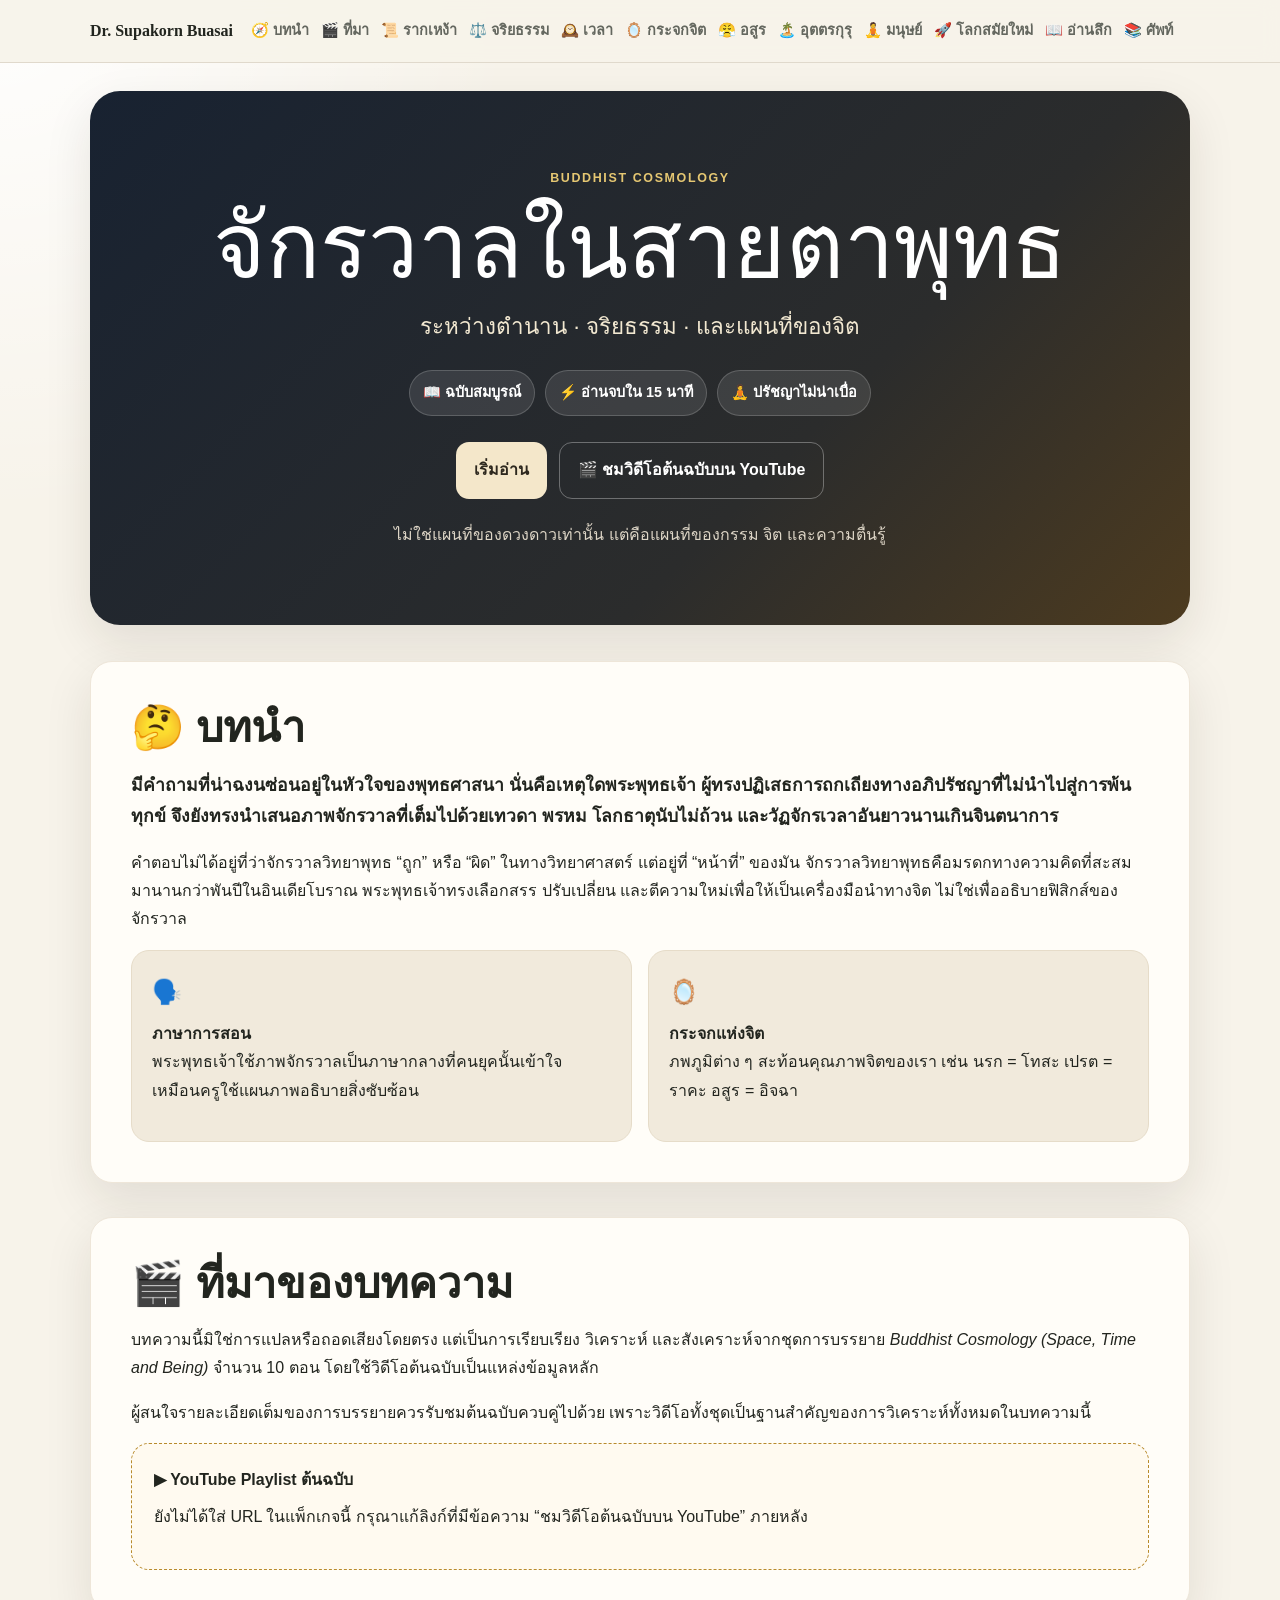
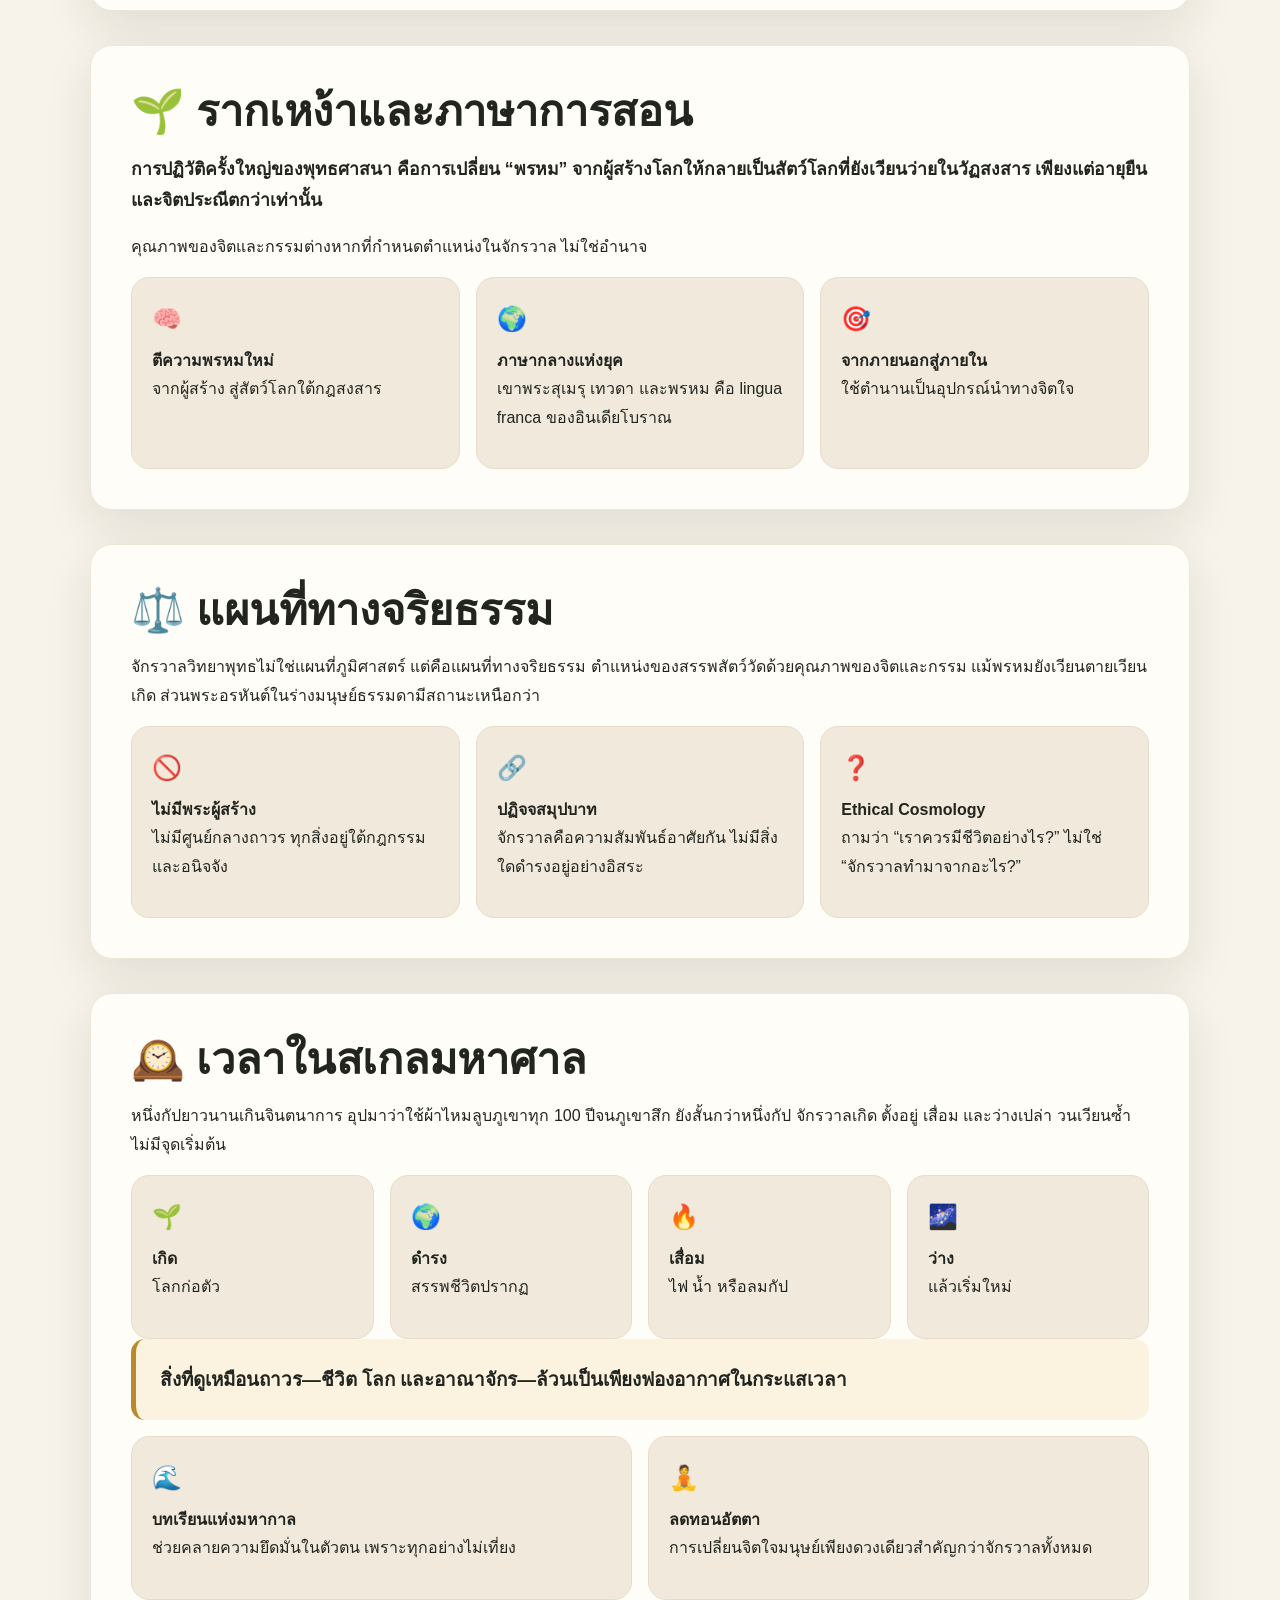
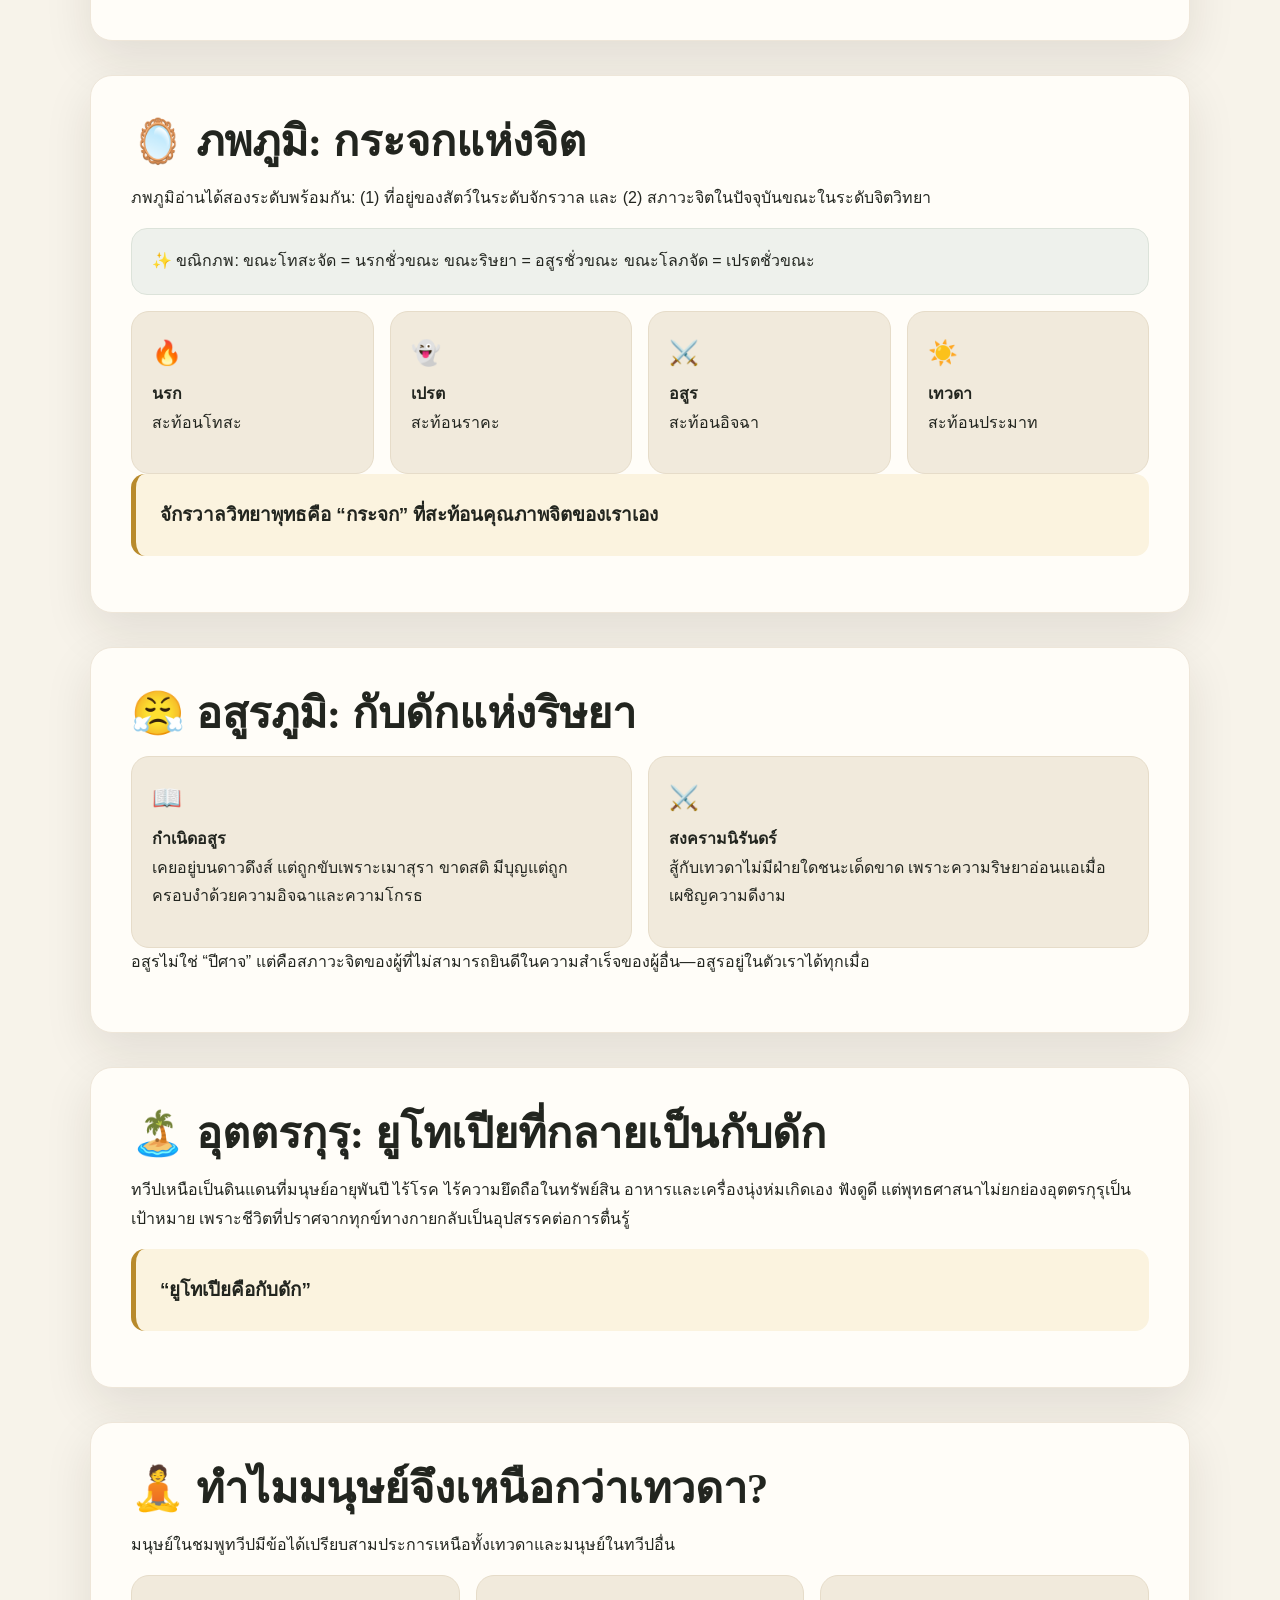
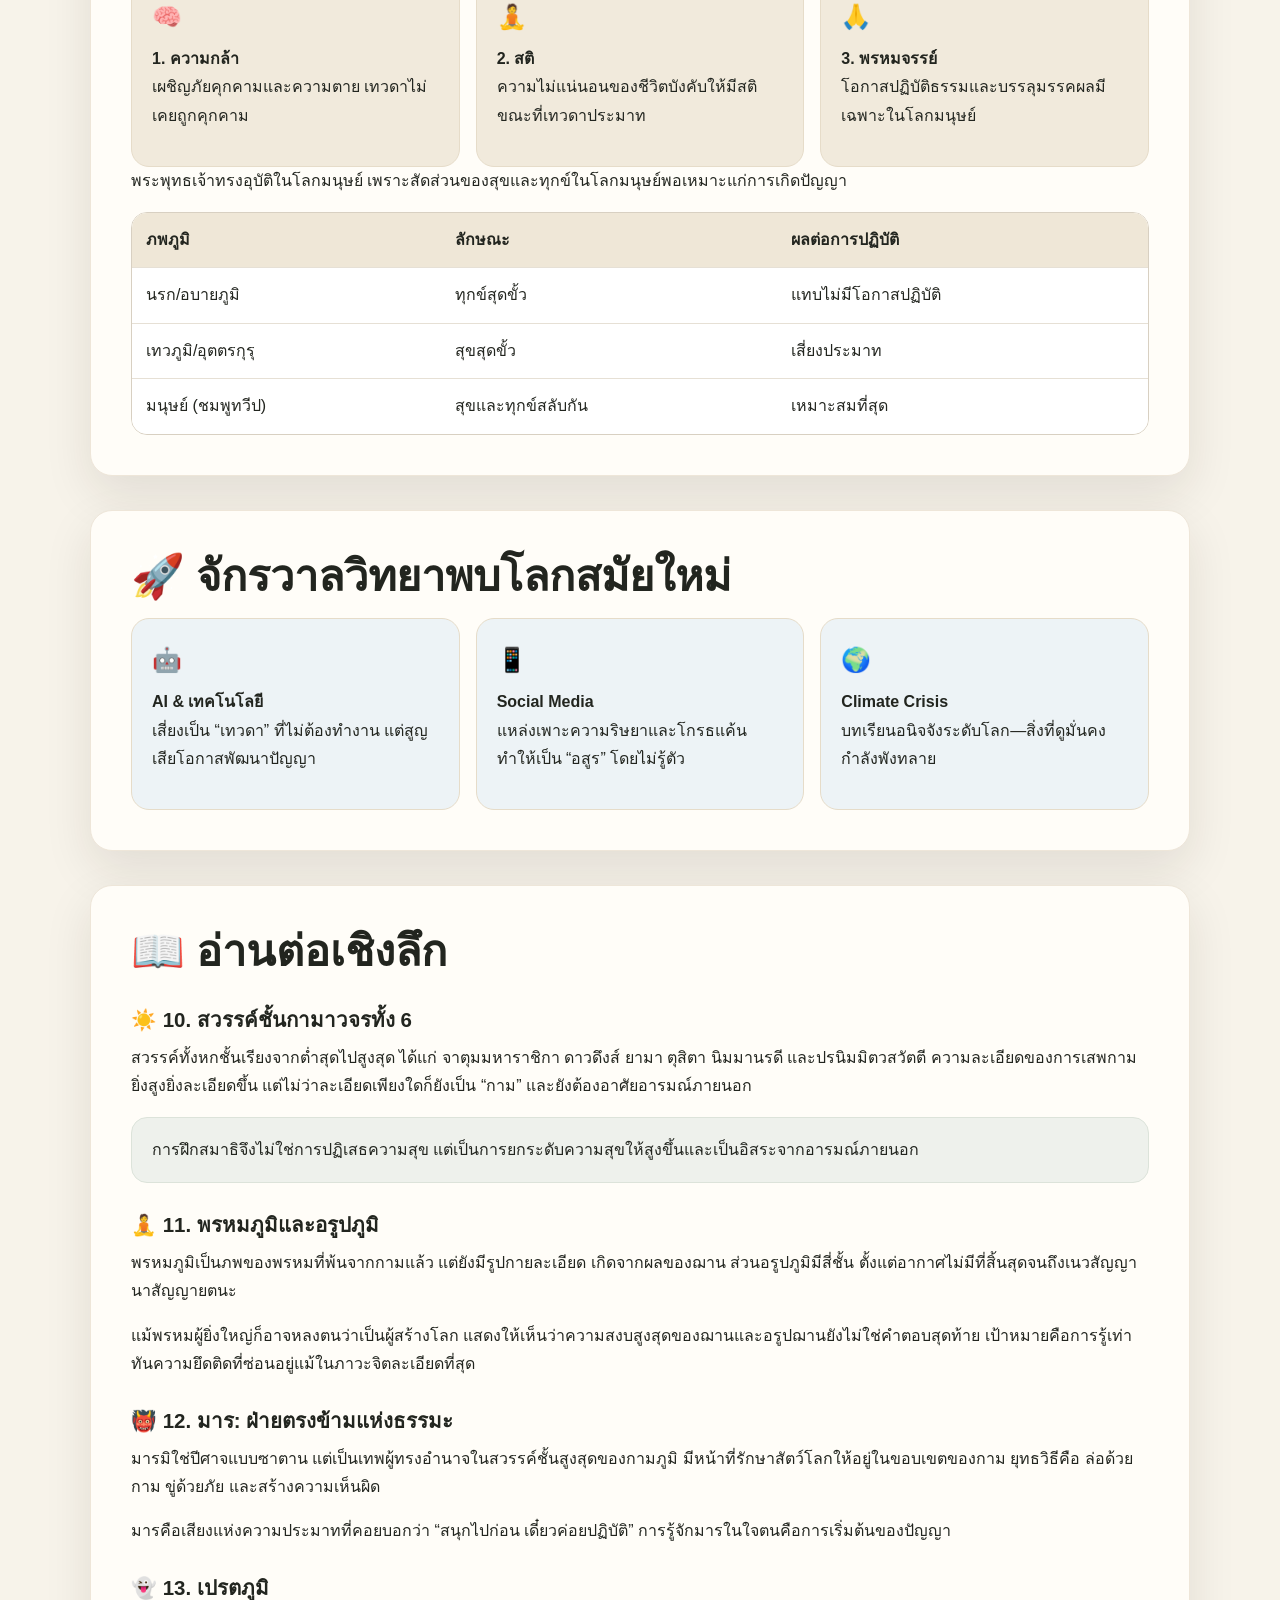
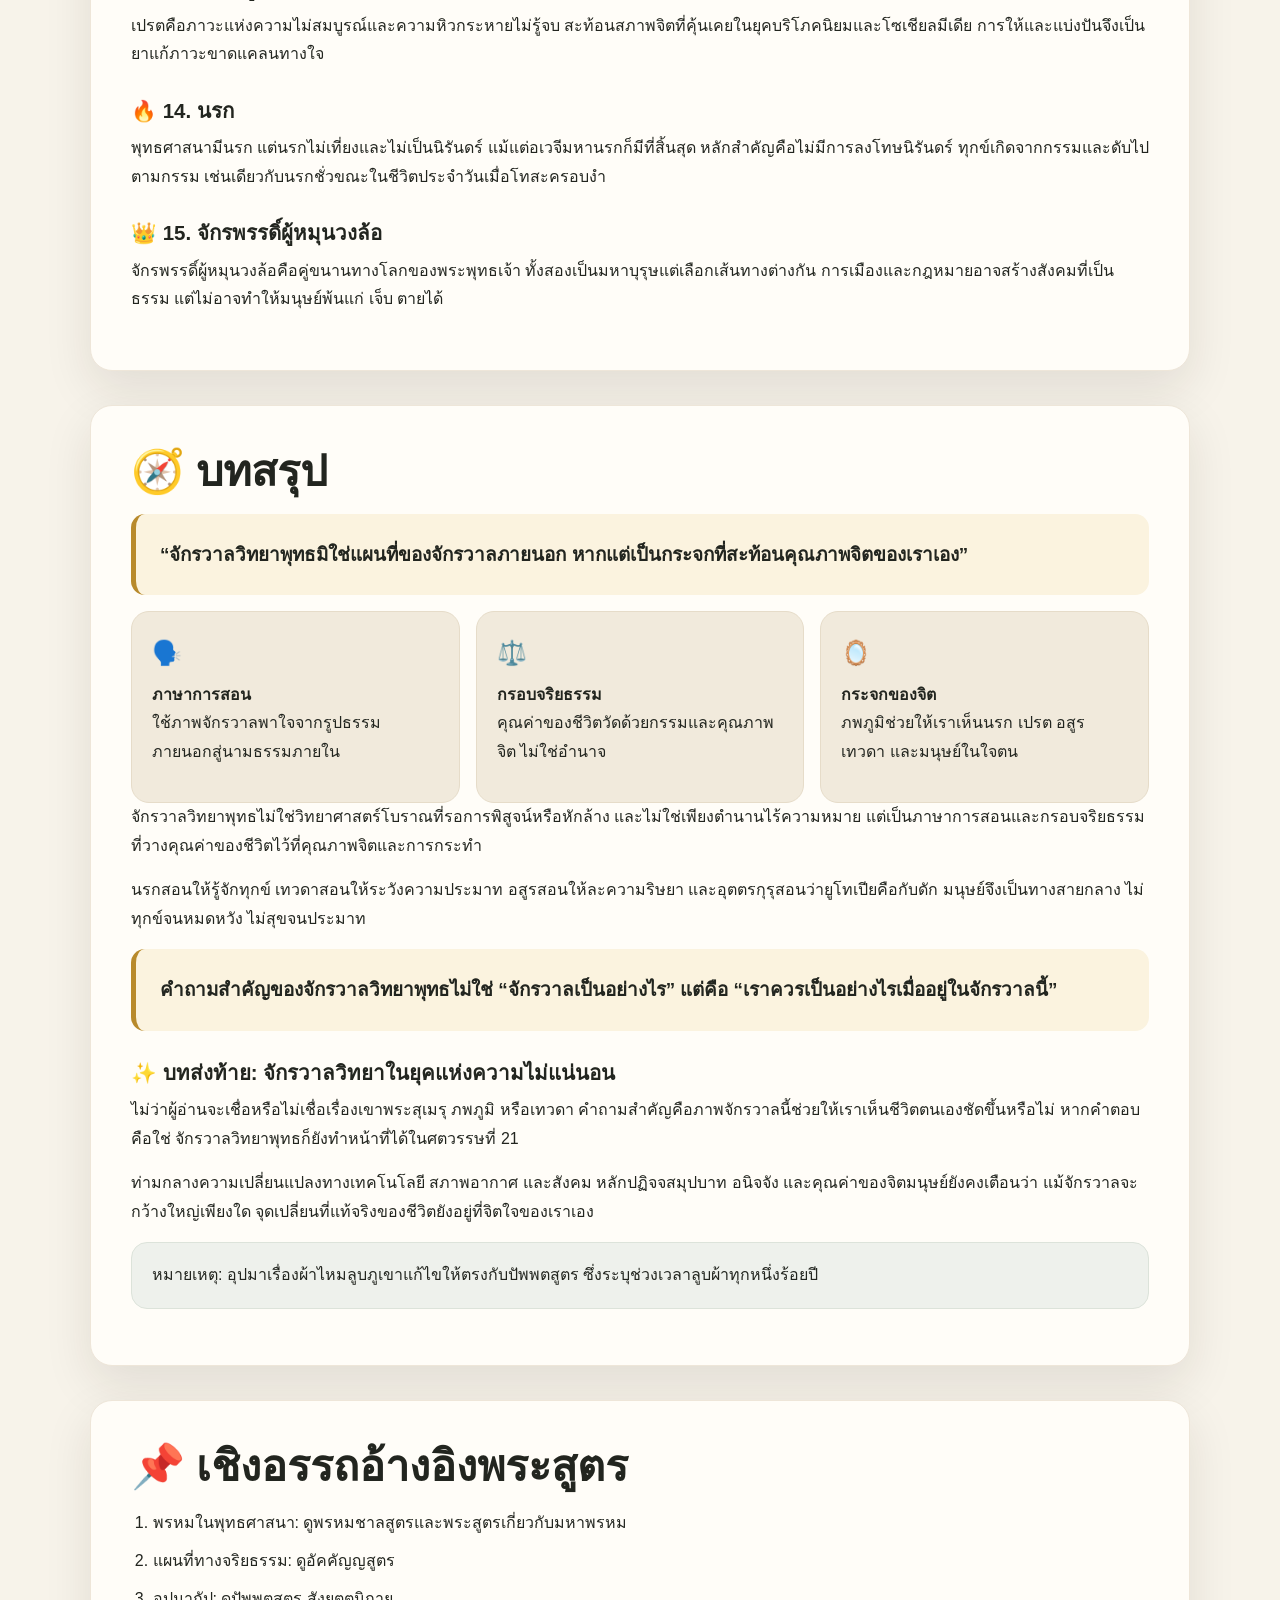
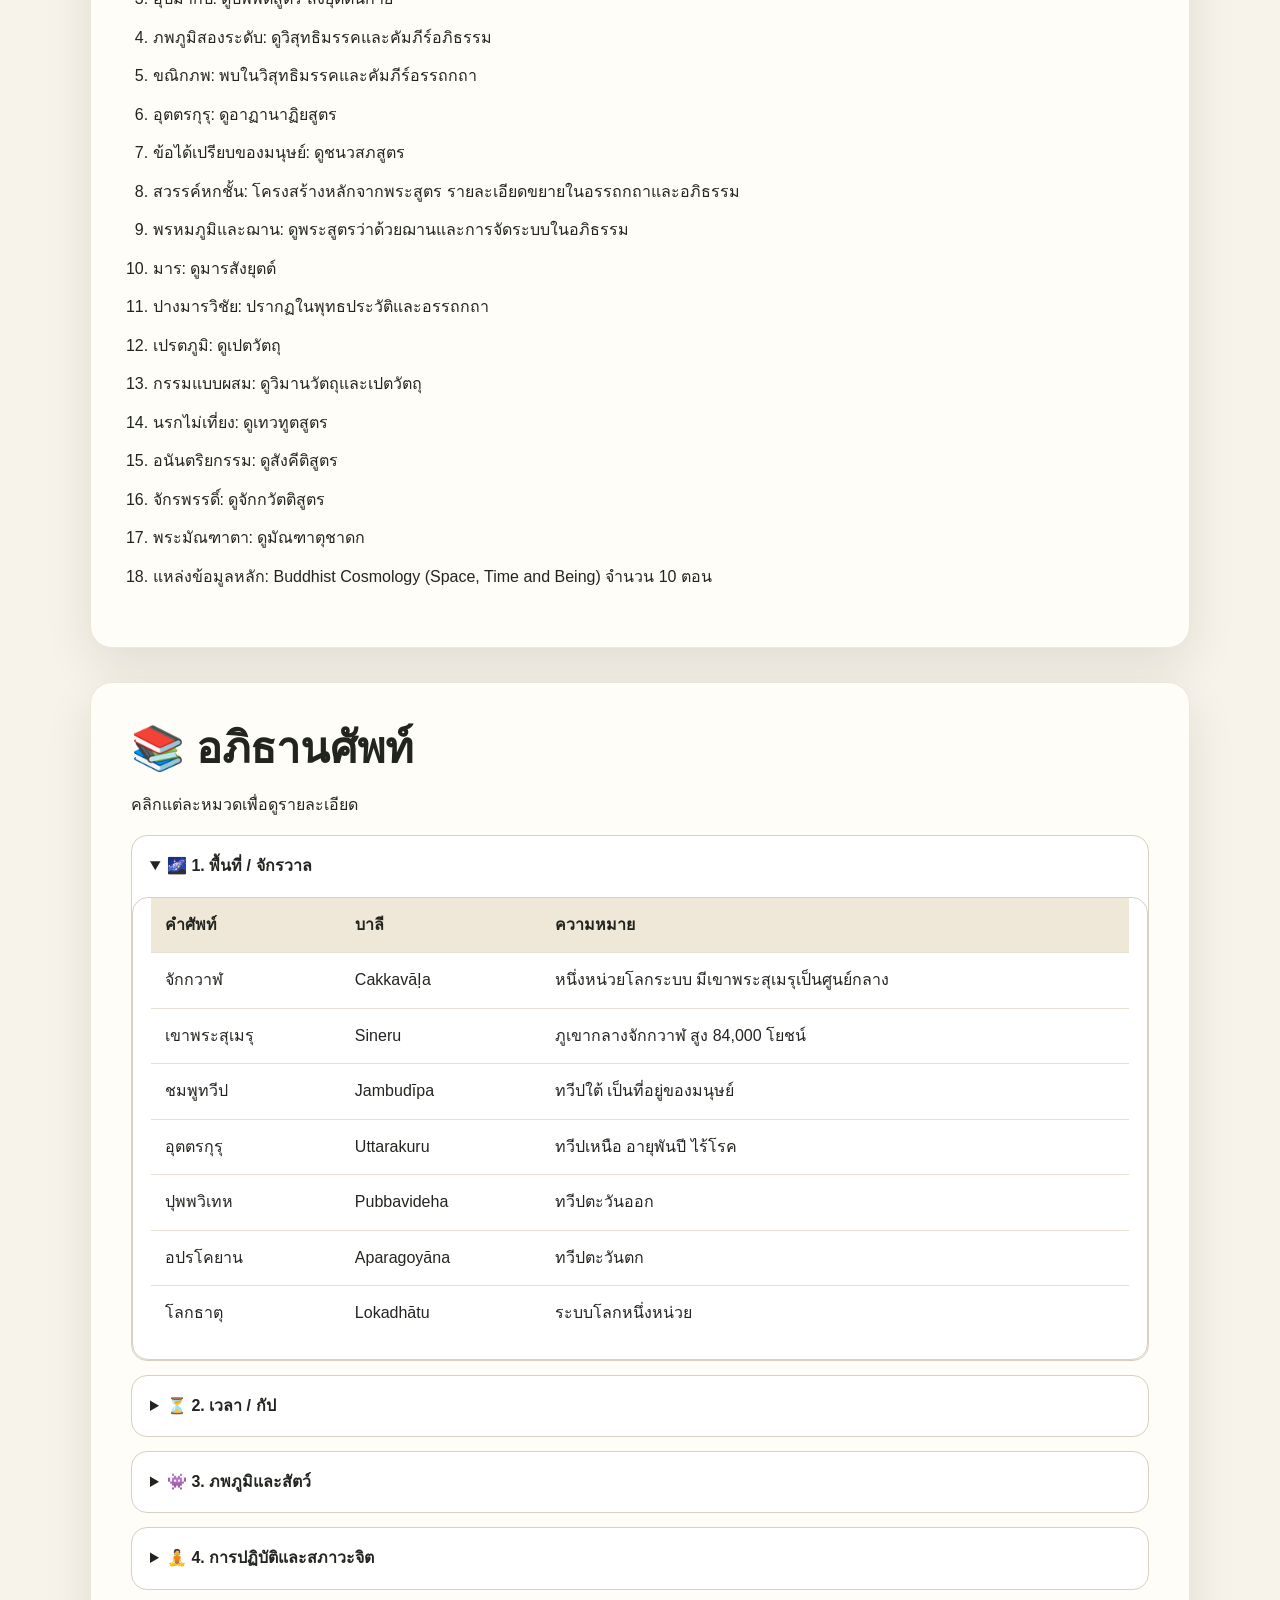
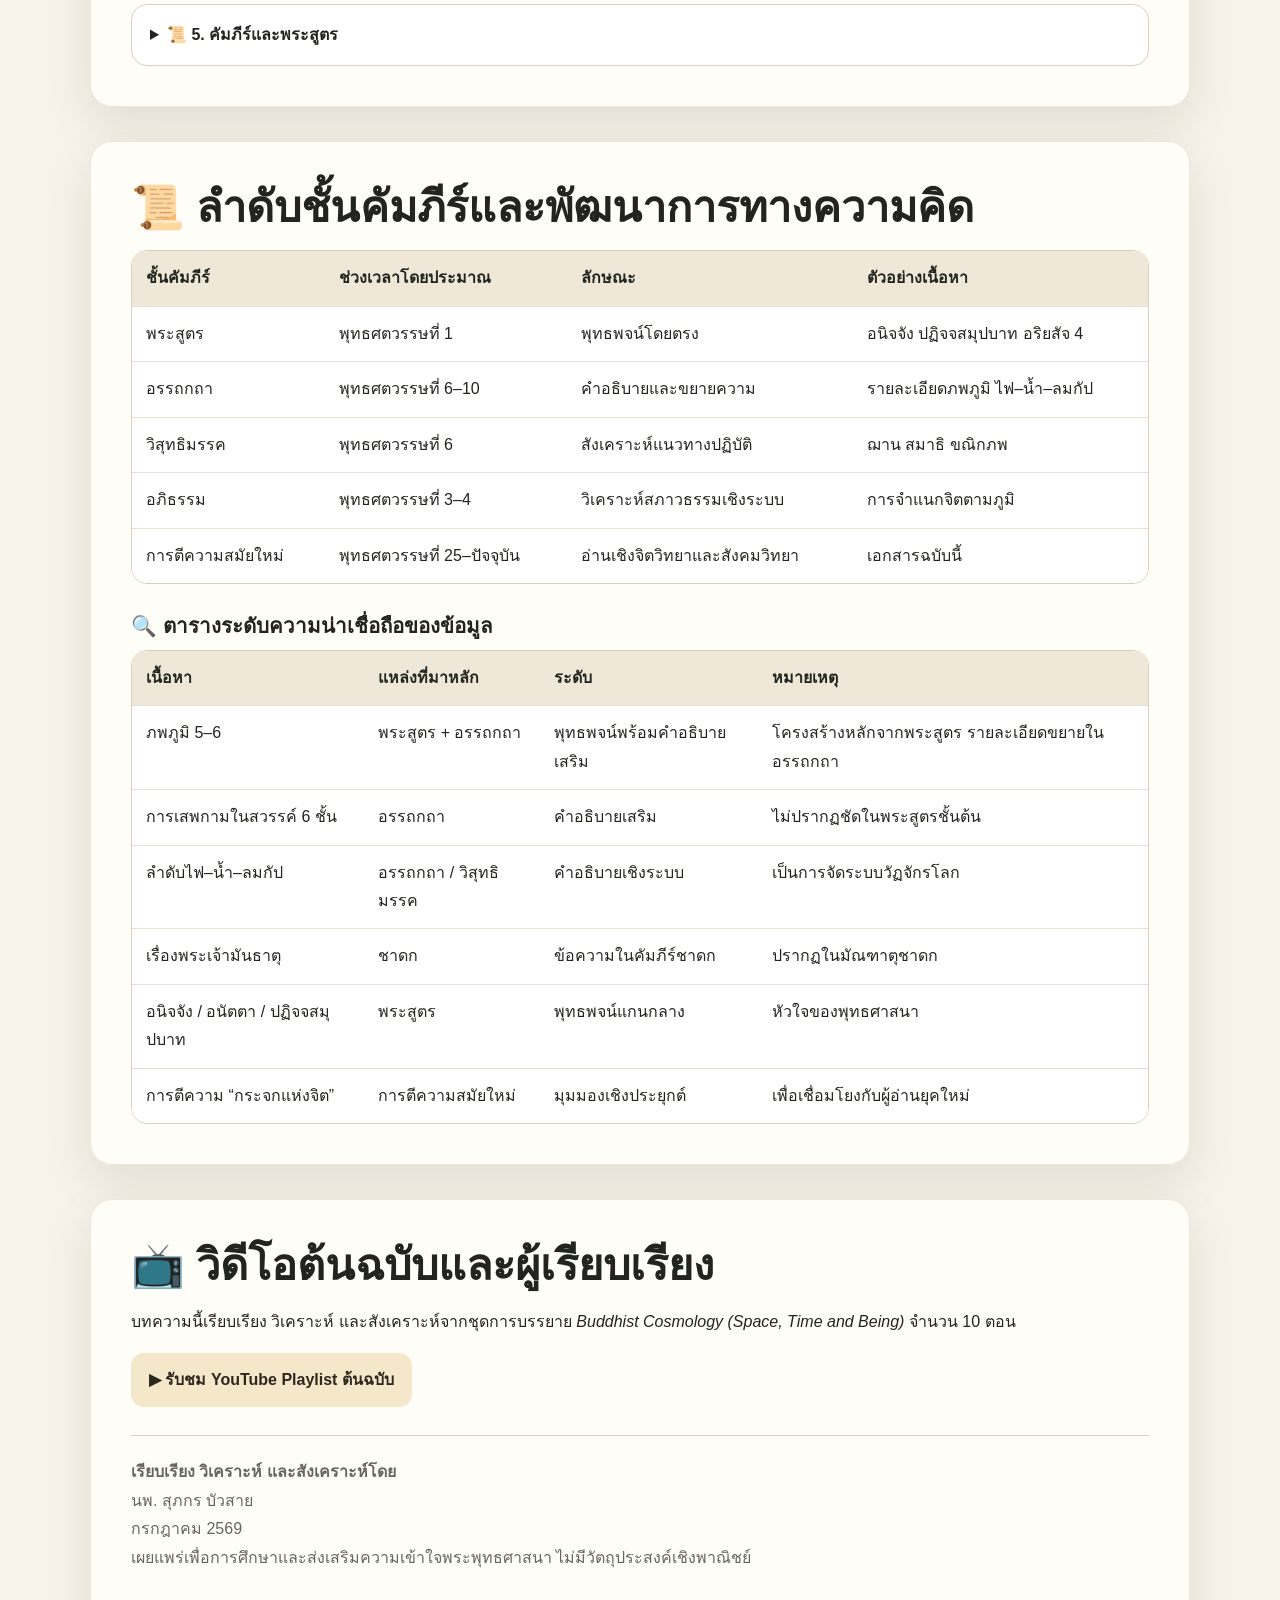
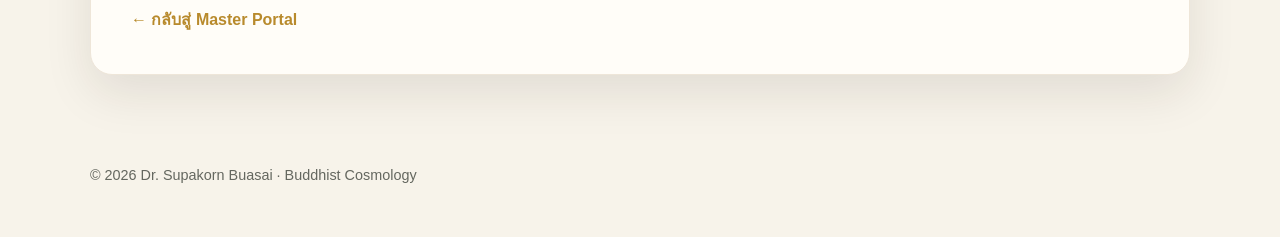
==== index.html @ d8eaafa8 "Add files via upload" ====
<!DOCTYPE html>
<html lang="th">
<head>
  <meta charset="UTF-8">
  <meta name="viewport" content="width=device-width, initial-scale=1.0">

  <title>จักรวาลในสายตาพุทธ | Buddhist Cosmology</title>
  <meta name="description" content="จักรวาลวิทยาพุทธระหว่างตำนาน จริยธรรม และแผนที่ของจิต เรียบเรียง วิเคราะห์ และสังเคราะห์โดย นพ. สุภกร บัวสาย">
  <meta name="author" content="Dr. Supakorn Buasai">
  <meta name="robots" content="index, follow">

  <link rel="canonical" href="https://drsupakorn.github.io/buddhist-cosmology/">

  <meta property="og:locale" content="th_TH">
  <meta property="og:locale:alternate" content="en_US">
  <meta property="og:type" content="article">
  <meta property="og:title" content="จักรวาลในสายตาพุทธ | Buddhist Cosmology">
  <meta property="og:description" content="ระหว่างตำนาน · จริยธรรม · และแผนที่ของจิต">
  <meta property="og:url" content="https://drsupakorn.github.io/buddhist-cosmology/">
  <meta property="og:site_name" content="Dr. Supakorn Buasai — Knowledge Portal">

  <meta name="twitter:card" content="summary">
  <meta name="twitter:title" content="จักรวาลในสายตาพุทธ | Buddhist Cosmology">
  <meta name="twitter:description" content="ระหว่างตำนาน จริยธรรม และแผนที่ของจิต">

  <script type="application/ld+json">
  {
    "@context":"https://schema.org",
    "@type":"Article",
    "headline":"จักรวาลในสายตาพุทธ",
    "alternativeHeadline":"Buddhist Cosmology: Space, Time and Being",
    "description":"จักรวาลวิทยาพุทธระหว่างตำนาน จริยธรรม และแผนที่ของจิต",
    "url":"https://drsupakorn.github.io/buddhist-cosmology/",
    "inLanguage":["th","en"],
    "author":{"@type":"Person","name":"Dr. Supakorn Buasai"},
    "publisher":{"@type":"Person","name":"Dr. Supakorn Buasai"},
    "isPartOf":{"@type":"WebSite","name":"Dr. Supakorn Buasai — Knowledge Portal","url":"https://drsupakorn.github.io/"}
  }
  </script>

  <style>
    :root{
      --bg:#f7f3ea;
      --surface:#fffdf8;
      --surface-2:#f1eadc;
      --text:#22251f;
      --muted:#64675f;
      --gold:#b88a2c;
      --gold-soft:#ead9aa;
      --navy:#1f2937;
      --line:#d8d0c2;
      --shadow:0 18px 48px rgba(39,34,24,.10);
      --radius:22px;
    }
    *{box-sizing:border-box}
    html{scroll-behavior:smooth}
    body{
      margin:0;
      background:
        radial-gradient(circle at top left,rgba(255,255,255,.95),transparent 32rem),
        var(--bg);
      color:var(--text);
      font-family:-apple-system,BlinkMacSystemFont,"Segoe UI","Noto Sans Thai",Arial,sans-serif;
      line-height:1.78;
      -webkit-font-smoothing:antialiased;
    }
    a{color:inherit}
    .wrap{width:min(100% - 30px,1100px);margin:0 auto}
    .topbar{
      position:sticky;top:0;z-index:20;
      background:rgba(247,243,234,.92);
      backdrop-filter:blur(10px);
      border-bottom:1px solid rgba(216,208,194,.75);
    }
    .topbar-inner{
      display:flex;align-items:center;gap:18px;
      min-height:62px;overflow-x:auto;white-space:nowrap;
    }
    .brand{font-family:Georgia,serif;font-weight:700;text-decoration:none}
    .nav{display:flex;gap:12px;font-size:.9rem}
    .nav a{color:var(--muted);text-decoration:none;font-weight:700}
    .hero{
      margin:28px auto 0;
      padding:clamp(36px,7vw,76px);
      border-radius:30px;
      background:linear-gradient(135deg,#182231,#2b2c2c 65%,#4d3b1f);
      color:#fff;
      box-shadow:var(--shadow);
      text-align:center;
    }
    .kicker{color:#e5c772;letter-spacing:.13em;font-weight:800;font-size:.78rem}
    h1{margin:12px 0 0;font-family:Georgia,"Times New Roman",serif;font-size:clamp(2.8rem,7vw,5.6rem);line-height:1.02;font-weight:500}
    .subtitle{margin:14px auto 0;max-width:760px;color:#f2e8d1;font-size:clamp(1.08rem,2.6vw,1.4rem)}
    .badges{display:flex;flex-wrap:wrap;justify-content:center;gap:10px;margin-top:24px}
    .badge{padding:9px 13px;border-radius:999px;background:rgba(255,255,255,.10);border:1px solid rgba(255,255,255,.18);font-size:.9rem;font-weight:700}
    .hero-actions{display:flex;flex-wrap:wrap;justify-content:center;gap:12px;margin-top:26px}
    .btn{display:inline-flex;align-items:center;justify-content:center;padding:13px 18px;border-radius:13px;text-decoration:none;font-weight:800}
    .btn-primary{background:#f4e7ca;color:#2d281e}
    .btn-secondary{border:1px solid rgba(255,255,255,.32);color:#fff}
    .hero-note{margin:22px auto 0;max-width:760px;color:#ddd5c6}
    main{padding:36px 0 64px}
    section{scroll-margin-top:84px;margin-top:34px;padding:clamp(24px,4vw,40px);background:var(--surface);border:1px solid #eee6d9;border-radius:var(--radius);box-shadow:var(--shadow)}
    section:first-child{margin-top:0}
    h2{margin:0 0 16px;font-family:Georgia,"Times New Roman",serif;font-size:clamp(1.9rem,4vw,2.7rem);line-height:1.2}
    h3{margin:28px 0 10px;font-size:1.28rem;line-height:1.35}
    p{margin:0 0 16px}
    .lead{font-size:1.1rem;font-weight:650}
    .grid{display:grid;gap:16px}
    .grid-2{grid-template-columns:repeat(auto-fit,minmax(240px,1fr))}
    .grid-3{grid-template-columns:repeat(auto-fit,minmax(210px,1fr))}
    .grid-4{grid-template-columns:repeat(auto-fit,minmax(160px,1fr))}
    .card{padding:20px;border-radius:18px;background:var(--surface-2);border:1px solid #e6dcc9}
    .card .icon{font-size:1.5rem}
    .card strong{display:block;margin-top:6px}
    .quote{padding:24px;border-left:5px solid var(--gold);background:#fbf3df;border-radius:14px;font-size:1.18rem;font-weight:700}
    .callout{padding:18px 20px;border-radius:16px;background:#eef1ec;border:1px solid #dce3da}
    .modern{background:#edf3f6}
    .deep{background:#faf7f0}
    .table-wrap{overflow-x:auto;border:1px solid var(--line);border-radius:16px}
    table{width:100%;border-collapse:collapse;min-width:680px;background:#fff}
    th,td{padding:13px 14px;border-bottom:1px solid #e6e0d5;text-align:left;vertical-align:top}
    th{background:#efe7d7;font-weight:800}
    tr:last-child td{border-bottom:none}
    details{margin-top:14px;border:1px solid var(--line);border-radius:16px;background:#fff}
    summary{cursor:pointer;padding:16px 18px;font-weight:800}
    details>div{padding:0 18px 18px}
    ol.footnotes{padding-left:1.35rem}
    ol.footnotes li{margin-bottom:10px}
    .source-box{padding:22px;border:1px dashed var(--gold);border-radius:18px;background:#fffaf0}
    .author{margin-top:28px;padding-top:22px;border-top:1px solid var(--line);color:var(--muted)}
    footer{padding:24px 0 48px;color:var(--muted);font-size:.9rem}
    .back{display:inline-block;margin-top:18px;color:var(--gold);font-weight:800;text-decoration:none}
    @media(max-width:620px){
      .topbar-inner{min-height:56px}
      .brand{display:none}
      section{padding:22px}
      .hero-actions .btn{width:100%}
    }
  </style>
</head>
<body>
  <div class="topbar">
    <div class="wrap topbar-inner">
      <a class="brand" href="https://drsupakorn.github.io/">Dr. Supakorn Buasai</a>
      <nav class="nav" aria-label="สารบัญ">
        <a href="#intro">🧭 บทนำ</a>
        <a href="#source">🎬 ที่มา</a>
        <a href="#roots">📜 รากเหง้า</a>
        <a href="#ethics">⚖️ จริยธรรม</a>
        <a href="#time">🕰️ เวลา</a>
        <a href="#mind">🪞 กระจกจิต</a>
        <a href="#asura">😤 อสูร</a>
        <a href="#uttarakuru">🏝️ อุตตรกุรุ</a>
        <a href="#human">🧘 มนุษย์</a>
        <a href="#modern">🚀 โลกสมัยใหม่</a>
        <a href="#deep">📖 อ่านลึก</a>
        <a href="#glossary">📚 ศัพท์</a>
      </nav>
    </div>
  </div>

  <div class="wrap">
    <header class="hero">
      <div class="kicker">BUDDHIST COSMOLOGY</div>
      <h1>จักรวาลในสายตาพุทธ</h1>
      <p class="subtitle">ระหว่างตำนาน · จริยธรรม · และแผนที่ของจิต</p>

      <div class="badges">
        <span class="badge">📖 ฉบับสมบูรณ์</span>
        <span class="badge">⚡ อ่านจบใน 15 นาที</span>
        <span class="badge">🧘 ปรัชญาไม่น่าเบื่อ</span>
      </div>

      <div class="hero-actions">
        <a class="btn btn-primary" href="#intro">เริ่มอ่าน</a>
        <a class="btn btn-secondary youtube-placeholder" href="#sources" data-replace-with-youtube-url>🎬 ชมวิดีโอต้นฉบับบน YouTube</a>
      </div>

      <p class="hero-note">ไม่ใช่แผนที่ของดวงดาวเท่านั้น แต่คือแผนที่ของกรรม จิต และความตื่นรู้</p>
    </header>

    <main>
      <section id="intro">
        <h2>🤔 บทนำ</h2>
        <p class="lead">มีคำถามที่น่าฉงนซ่อนอยู่ในหัวใจของพุทธศาสนา นั่นคือเหตุใดพระพุทธเจ้า ผู้ทรงปฏิเสธการถกเถียงทางอภิปรัชญาที่ไม่นำไปสู่การพ้นทุกข์ จึงยังทรงนำเสนอภาพจักรวาลที่เต็มไปด้วยเทวดา พรหม โลกธาตุนับไม่ถ้วน และวัฏจักรเวลาอันยาวนานเกินจินตนาการ</p>
        <p>คำตอบไม่ได้อยู่ที่ว่าจักรวาลวิทยาพุทธ “ถูก” หรือ “ผิด” ในทางวิทยาศาสตร์ แต่อยู่ที่ “หน้าที่” ของมัน จักรวาลวิทยาพุทธคือมรดกทางความคิดที่สะสมมานานกว่าพันปีในอินเดียโบราณ พระพุทธเจ้าทรงเลือกสรร ปรับเปลี่ยน และตีความใหม่เพื่อให้เป็นเครื่องมือนำทางจิต ไม่ใช่เพื่ออธิบายฟิสิกส์ของจักรวาล</p>
        <div class="grid grid-2">
          <div class="card"><span class="icon">🗣️</span><strong>ภาษาการสอน</strong><p>พระพุทธเจ้าใช้ภาพจักรวาลเป็นภาษากลางที่คนยุคนั้นเข้าใจ เหมือนครูใช้แผนภาพอธิบายสิ่งซับซ้อน</p></div>
          <div class="card"><span class="icon">🪞</span><strong>กระจกแห่งจิต</strong><p>ภพภูมิต่าง ๆ สะท้อนคุณภาพจิตของเรา เช่น นรก = โทสะ เปรต = ราคะ อสูร = อิจฉา</p></div>
        </div>
      </section>

      <section id="source">
        <h2>🎬 ที่มาของบทความ</h2>
        <p>บทความนี้มิใช่การแปลหรือถอดเสียงโดยตรง แต่เป็นการเรียบเรียง วิเคราะห์ และสังเคราะห์จากชุดการบรรยาย <em>Buddhist Cosmology (Space, Time and Being)</em> จำนวน 10 ตอน โดยใช้วิดีโอต้นฉบับเป็นแหล่งข้อมูลหลัก</p>
        <p>ผู้สนใจรายละเอียดเต็มของการบรรยายควรรับชมต้นฉบับควบคู่ไปด้วย เพราะวิดีโอทั้งชุดเป็นฐานสำคัญของการวิเคราะห์ทั้งหมดในบทความนี้</p>
        <div class="source-box" id="sources">
          <strong>▶ YouTube Playlist ต้นฉบับ</strong>
          <p style="margin-top:8px">ยังไม่ได้ใส่ URL ในแพ็กเกจนี้ กรุณาแก้ลิงก์ที่มีข้อความ “ชมวิดีโอต้นฉบับบน YouTube” ภายหลัง</p>
        </div>
      </section>

      <section id="roots">
        <h2>🌱 รากเหง้าและภาษาการสอน</h2>
        <p class="lead">การปฏิวัติครั้งใหญ่ของพุทธศาสนา คือการเปลี่ยน “พรหม” จากผู้สร้างโลกให้กลายเป็นสัตว์โลกที่ยังเวียนว่ายในวัฏสงสาร เพียงแต่อายุยืนและจิตประณีตกว่าเท่านั้น</p>
        <p>คุณภาพของจิตและกรรมต่างหากที่กำหนดตำแหน่งในจักรวาล ไม่ใช่อำนาจ</p>
        <div class="grid grid-3">
          <div class="card"><span class="icon">🧠</span><strong>ตีความพรหมใหม่</strong><p>จากผู้สร้าง สู่สัตว์โลกใต้กฎสงสาร</p></div>
          <div class="card"><span class="icon">🌍</span><strong>ภาษากลางแห่งยุค</strong><p>เขาพระสุเมรุ เทวดา และพรหม คือ lingua franca ของอินเดียโบราณ</p></div>
          <div class="card"><span class="icon">🎯</span><strong>จากภายนอกสู่ภายใน</strong><p>ใช้ตำนานเป็นอุปกรณ์นำทางจิตใจ</p></div>
        </div>
      </section>

      <section id="ethics">
        <h2>⚖️ แผนที่ทางจริยธรรม</h2>
        <p>จักรวาลวิทยาพุทธไม่ใช่แผนที่ภูมิศาสตร์ แต่คือแผนที่ทางจริยธรรม ตำแหน่งของสรรพสัตว์วัดด้วยคุณภาพของจิตและกรรม แม้พรหมยังเวียนตายเวียนเกิด ส่วนพระอรหันต์ในร่างมนุษย์ธรรมดามีสถานะเหนือกว่า</p>
        <div class="grid grid-3">
          <div class="card"><span class="icon">🚫</span><strong>ไม่มีพระผู้สร้าง</strong><p>ไม่มีศูนย์กลางถาวร ทุกสิ่งอยู่ใต้กฎกรรมและอนิจจัง</p></div>
          <div class="card"><span class="icon">🔗</span><strong>ปฏิจจสมุปบาท</strong><p>จักรวาลคือความสัมพันธ์อาศัยกัน ไม่มีสิ่งใดดำรงอยู่อย่างอิสระ</p></div>
          <div class="card"><span class="icon">❓</span><strong>Ethical Cosmology</strong><p>ถามว่า “เราควรมีชีวิตอย่างไร?” ไม่ใช่ “จักรวาลทำมาจากอะไร?”</p></div>
        </div>
      </section>

      <section id="time">
        <h2>🕰️ เวลาในสเกลมหาศาล</h2>
        <p>หนึ่งกัปยาวนานเกินจินตนาการ อุปมาว่าใช้ผ้าไหมลูบภูเขาทุก 100 ปีจนภูเขาสึก ยังสั้นกว่าหนึ่งกัป จักรวาลเกิด ตั้งอยู่ เสื่อม และว่างเปล่า วนเวียนซ้ำไม่มีจุดเริ่มต้น</p>
        <div class="grid grid-4">
          <div class="card"><span class="icon">🌱</span><strong>เกิด</strong><p>โลกก่อตัว</p></div>
          <div class="card"><span class="icon">🌍</span><strong>ดำรง</strong><p>สรรพชีวิตปรากฏ</p></div>
          <div class="card"><span class="icon">🔥</span><strong>เสื่อม</strong><p>ไฟ น้ำ หรือลมกัป</p></div>
          <div class="card"><span class="icon">🌌</span><strong>ว่าง</strong><p>แล้วเริ่มใหม่</p></div>
        </div>
        <p class="quote">สิ่งที่ดูเหมือนถาวร—ชีวิต โลก และอาณาจักร—ล้วนเป็นเพียงฟองอากาศในกระแสเวลา</p>
        <div class="grid grid-2">
          <div class="card"><span class="icon">🌊</span><strong>บทเรียนแห่งมหากาล</strong><p>ช่วยคลายความยึดมั่นในตัวตน เพราะทุกอย่างไม่เที่ยง</p></div>
          <div class="card"><span class="icon">🧘</span><strong>ลดทอนอัตตา</strong><p>การเปลี่ยนจิตใจมนุษย์เพียงดวงเดียวสำคัญกว่าจักรวาลทั้งหมด</p></div>
        </div>
      </section>

      <section id="mind">
        <h2>🪞 ภพภูมิ: กระจกแห่งจิต</h2>
        <p>ภพภูมิอ่านได้สองระดับพร้อมกัน: (1) ที่อยู่ของสัตว์ในระดับจักรวาล และ (2) สภาวะจิตในปัจจุบันขณะในระดับจิตวิทยา</p>
        <p class="callout">✨ ขณิกภพ: ขณะโทสะจัด = นรกชั่วขณะ ขณะริษยา = อสูรชั่วขณะ ขณะโลภจัด = เปรตชั่วขณะ</p>
        <div class="grid grid-4">
          <div class="card"><span class="icon">🔥</span><strong>นรก</strong><p>สะท้อนโทสะ</p></div>
          <div class="card"><span class="icon">👻</span><strong>เปรต</strong><p>สะท้อนราคะ</p></div>
          <div class="card"><span class="icon">⚔️</span><strong>อสูร</strong><p>สะท้อนอิจฉา</p></div>
          <div class="card"><span class="icon">☀️</span><strong>เทวดา</strong><p>สะท้อนประมาท</p></div>
        </div>
        <p class="quote">จักรวาลวิทยาพุทธคือ “กระจก” ที่สะท้อนคุณภาพจิตของเราเอง</p>
      </section>

      <section id="asura">
        <h2>😤 อสูรภูมิ: กับดักแห่งริษยา</h2>
        <div class="grid grid-2">
          <div class="card"><span class="icon">📖</span><strong>กำเนิดอสูร</strong><p>เคยอยู่บนดาวดึงส์ แต่ถูกขับเพราะเมาสุรา ขาดสติ มีบุญแต่ถูกครอบงำด้วยความอิจฉาและความโกรธ</p></div>
          <div class="card"><span class="icon">⚔️</span><strong>สงครามนิรันดร์</strong><p>สู้กับเทวดาไม่มีฝ่ายใดชนะเด็ดขาด เพราะความริษยาอ่อนแอเมื่อเผชิญความดีงาม</p></div>
        </div>
        <p>อสูรไม่ใช่ “ปีศาจ” แต่คือสภาวะจิตของผู้ที่ไม่สามารถยินดีในความสำเร็จของผู้อื่น—อสูรอยู่ในตัวเราได้ทุกเมื่อ</p>
      </section>

      <section id="uttarakuru">
        <h2>🏝️ อุตตรกุรุ: ยูโทเปียที่กลายเป็นกับดัก</h2>
        <p>ทวีปเหนือเป็นดินแดนที่มนุษย์อายุพันปี ไร้โรค ไร้ความยึดถือในทรัพย์สิน อาหารและเครื่องนุ่งห่มเกิดเอง ฟังดูดี แต่พุทธศาสนาไม่ยกย่องอุตตรกุรุเป็นเป้าหมาย เพราะชีวิตที่ปราศจากทุกข์ทางกายกลับเป็นอุปสรรคต่อการตื่นรู้</p>
        <p class="quote">“ยูโทเปียคือกับดัก”</p>
      </section>

      <section id="human">
        <h2>🧘 ทำไมมนุษย์จึงเหนือกว่าเทวดา?</h2>
        <p>มนุษย์ในชมพูทวีปมีข้อได้เปรียบสามประการเหนือทั้งเทวดาและมนุษย์ในทวีปอื่น</p>
        <div class="grid grid-3">
          <div class="card"><span class="icon">🧠</span><strong>1. ความกล้า</strong><p>เผชิญภัยคุกคามและความตาย เทวดาไม่เคยถูกคุกคาม</p></div>
          <div class="card"><span class="icon">🧘</span><strong>2. สติ</strong><p>ความไม่แน่นอนของชีวิตบังคับให้มีสติ ขณะที่เทวดาประมาท</p></div>
          <div class="card"><span class="icon">🙏</span><strong>3. พรหมจรรย์</strong><p>โอกาสปฏิบัติธรรมและบรรลุมรรคผลมีเฉพาะในโลกมนุษย์</p></div>
        </div>
        <p>พระพุทธเจ้าทรงอุบัติในโลกมนุษย์ เพราะสัดส่วนของสุขและทุกข์ในโลกมนุษย์พอเหมาะแก่การเกิดปัญญา</p>
        <div class="table-wrap">
          <table>
            <thead><tr><th>ภพภูมิ</th><th>ลักษณะ</th><th>ผลต่อการปฏิบัติ</th></tr></thead>
            <tbody>
              <tr><td>นรก/อบายภูมิ</td><td>ทุกข์สุดขั้ว</td><td>แทบไม่มีโอกาสปฏิบัติ</td></tr>
              <tr><td>เทวภูมิ/อุตตรกุรุ</td><td>สุขสุดขั้ว</td><td>เสี่ยงประมาท</td></tr>
              <tr><td>มนุษย์ (ชมพูทวีป)</td><td>สุขและทุกข์สลับกัน</td><td>เหมาะสมที่สุด</td></tr>
            </tbody>
          </table>
        </div>
      </section>

      <section id="modern">
        <h2>🚀 จักรวาลวิทยาพบโลกสมัยใหม่</h2>
        <div class="grid grid-3">
          <div class="card modern"><span class="icon">🤖</span><strong>AI & เทคโนโลยี</strong><p>เสี่ยงเป็น “เทวดา” ที่ไม่ต้องทำงาน แต่สูญเสียโอกาสพัฒนาปัญญา</p></div>
          <div class="card modern"><span class="icon">📱</span><strong>Social Media</strong><p>แหล่งเพาะความริษยาและโกรธแค้น ทำให้เป็น “อสูร” โดยไม่รู้ตัว</p></div>
          <div class="card modern"><span class="icon">🌍</span><strong>Climate Crisis</strong><p>บทเรียนอนิจจังระดับโลก—สิ่งที่ดูมั่นคงกำลังพังทลาย</p></div>
        </div>
      </section>

      <section id="deep">
        <h2>📖 อ่านต่อเชิงลึก</h2>

        <h3>☀️ 10. สวรรค์ชั้นกามาวจรทั้ง 6</h3>
        <p>สวรรค์ทั้งหกชั้นเรียงจากต่ำสุดไปสูงสุด ได้แก่ จาตุมมหาราชิกา ดาวดึงส์ ยามา ตุสิตา นิมมานรดี และปรนิมมิตวสวัตตี ความละเอียดของการเสพกามยิ่งสูงยิ่งละเอียดขึ้น แต่ไม่ว่าละเอียดเพียงใดก็ยังเป็น “กาม” และยังต้องอาศัยอารมณ์ภายนอก</p>
        <p class="callout">การฝึกสมาธิจึงไม่ใช่การปฏิเสธความสุข แต่เป็นการยกระดับความสุขให้สูงขึ้นและเป็นอิสระจากอารมณ์ภายนอก</p>

        <h3>🧘 11. พรหมภูมิและอรูปภูมิ</h3>
        <p>พรหมภูมิเป็นภพของพรหมที่พ้นจากกามแล้ว แต่ยังมีรูปกายละเอียด เกิดจากผลของฌาน ส่วนอรูปภูมิมีสี่ชั้น ตั้งแต่อากาศไม่มีที่สิ้นสุดจนถึงเนวสัญญานาสัญญายตนะ</p>
        <p>แม้พรหมผู้ยิ่งใหญ่ก็อาจหลงตนว่าเป็นผู้สร้างโลก แสดงให้เห็นว่าความสงบสูงสุดของฌานและอรูปฌานยังไม่ใช่คำตอบสุดท้าย เป้าหมายคือการรู้เท่าทันความยึดติดที่ซ่อนอยู่แม้ในภาวะจิตละเอียดที่สุด</p>

        <h3>👹 12. มาร: ฝ่ายตรงข้ามแห่งธรรมะ</h3>
        <p>มารมิใช่ปีศาจแบบซาตาน แต่เป็นเทพผู้ทรงอำนาจในสวรรค์ชั้นสูงสุดของกามภูมิ มีหน้าที่รักษาสัตว์โลกให้อยู่ในขอบเขตของกาม ยุทธวิธีคือ ล่อด้วยกาม ขู่ด้วยภัย และสร้างความเห็นผิด</p>
        <p>มารคือเสียงแห่งความประมาทที่คอยบอกว่า “สนุกไปก่อน เดี๋ยวค่อยปฏิบัติ” การรู้จักมารในใจตนคือการเริ่มต้นของปัญญา</p>

        <h3>👻 13. เปรตภูมิ</h3>
        <p>เปรตคือภาวะแห่งความไม่สมบูรณ์และความหิวกระหายไม่รู้จบ สะท้อนสภาพจิตที่คุ้นเคยในยุคบริโภคนิยมและโซเชียลมีเดีย การให้และแบ่งปันจึงเป็นยาแก้ภาวะขาดแคลนทางใจ</p>

        <h3>🔥 14. นรก</h3>
        <p>พุทธศาสนามีนรก แต่นรกไม่เที่ยงและไม่เป็นนิรันดร์ แม้แต่อเวจีมหานรกก็มีที่สิ้นสุด หลักสำคัญคือไม่มีการลงโทษนิรันดร์ ทุกข์เกิดจากกรรมและดับไปตามกรรม เช่นเดียวกับนรกชั่วขณะในชีวิตประจำวันเมื่อโทสะครอบงำ</p>

        <h3>👑 15. จักรพรรดิ์ผู้หมุนวงล้อ</h3>
        <p>จักรพรรดิ์ผู้หมุนวงล้อคือคู่ขนานทางโลกของพระพุทธเจ้า ทั้งสองเป็นมหาบุรุษแต่เลือกเส้นทางต่างกัน การเมืองและกฎหมายอาจสร้างสังคมที่เป็นธรรม แต่ไม่อาจทำให้มนุษย์พ้นแก่ เจ็บ ตายได้</p>
      </section>

      <section id="conclusion">
        <h2>🧭 บทสรุป</h2>
        <p class="quote">“จักรวาลวิทยาพุทธมิใช่แผนที่ของจักรวาลภายนอก หากแต่เป็นกระจกที่สะท้อนคุณภาพจิตของเราเอง”</p>
        <div class="grid grid-3">
          <div class="card"><span class="icon">🗣️</span><strong>ภาษาการสอน</strong><p>ใช้ภาพจักรวาลพาใจจากรูปธรรมภายนอกสู่นามธรรมภายใน</p></div>
          <div class="card"><span class="icon">⚖️</span><strong>กรอบจริยธรรม</strong><p>คุณค่าของชีวิตวัดด้วยกรรมและคุณภาพจิต ไม่ใช่อำนาจ</p></div>
          <div class="card"><span class="icon">🪞</span><strong>กระจกของจิต</strong><p>ภพภูมิช่วยให้เราเห็นนรก เปรต อสูร เทวดา และมนุษย์ในใจตน</p></div>
        </div>
        <p>จักรวาลวิทยาพุทธไม่ใช่วิทยาศาสตร์โบราณที่รอการพิสูจน์หรือหักล้าง และไม่ใช่เพียงตำนานไร้ความหมาย แต่เป็นภาษาการสอนและกรอบจริยธรรมที่วางคุณค่าของชีวิตไว้ที่คุณภาพจิตและการกระทำ</p>
        <p>นรกสอนให้รู้จักทุกข์ เทวดาสอนให้ระวังความประมาท อสูรสอนให้ละความริษยา และอุตตรกุรุสอนว่ายูโทเปียคือกับดัก มนุษย์จึงเป็นทางสายกลาง ไม่ทุกข์จนหมดหวัง ไม่สุขจนประมาท</p>
        <p class="quote">คำถามสำคัญของจักรวาลวิทยาพุทธไม่ใช่ “จักรวาลเป็นอย่างไร” แต่คือ “เราควรเป็นอย่างไรเมื่ออยู่ในจักรวาลนี้”</p>
        <h3>✨ บทส่งท้าย: จักรวาลวิทยาในยุคแห่งความไม่แน่นอน</h3>
        <p>ไม่ว่าผู้อ่านจะเชื่อหรือไม่เชื่อเรื่องเขาพระสุเมรุ ภพภูมิ หรือเทวดา คำถามสำคัญคือภาพจักรวาลนี้ช่วยให้เราเห็นชีวิตตนเองชัดขึ้นหรือไม่ หากคำตอบคือใช่ จักรวาลวิทยาพุทธก็ยังทำหน้าที่ได้ในศตวรรษที่ 21</p>
        <p>ท่ามกลางความเปลี่ยนแปลงทางเทคโนโลยี สภาพอากาศ และสังคม หลักปฏิจจสมุปบาท อนิจจัง และคุณค่าของจิตมนุษย์ยังคงเตือนว่า แม้จักรวาลจะกว้างใหญ่เพียงใด จุดเปลี่ยนที่แท้จริงของชีวิตยังอยู่ที่จิตใจของเราเอง</p>
        <p class="callout">หมายเหตุ: อุปมาเรื่องผ้าไหมลูบภูเขาแก้ไขให้ตรงกับปัพพตสูตร ซึ่งระบุช่วงเวลาลูบผ้าทุกหนึ่งร้อยปี</p>
      </section>

      <section id="footnotes">
        <h2>📌 เชิงอรรถอ้างอิงพระสูตร</h2>
        <ol class="footnotes">
          <li>พรหมในพุทธศาสนา: ดูพรหมชาลสูตรและพระสูตรเกี่ยวกับมหาพรหม</li>
          <li>แผนที่ทางจริยธรรม: ดูอัคคัญญสูตร</li>
          <li>อุปมากัป: ดูปัพพตสูตร สังยุตตนิกาย</li>
          <li>ภพภูมิสองระดับ: ดูวิสุทธิมรรคและคัมภีร์อภิธรรม</li>
          <li>ขณิกภพ: พบในวิสุทธิมรรคและคัมภีร์อรรถกถา</li>
          <li>อุตตรกุรุ: ดูอาฏานาฏิยสูตร</li>
          <li>ข้อได้เปรียบของมนุษย์: ดูชนวสภสูตร</li>
          <li>สวรรค์หกชั้น: โครงสร้างหลักจากพระสูตร รายละเอียดขยายในอรรถกถาและอภิธรรม</li>
          <li>พรหมภูมิและฌาน: ดูพระสูตรว่าด้วยฌานและการจัดระบบในอภิธรรม</li>
          <li>มาร: ดูมารสังยุตต์</li>
          <li>ปางมารวิชัย: ปรากฏในพุทธประวัติและอรรถกถา</li>
          <li>เปรตภูมิ: ดูเปตวัตถุ</li>
          <li>กรรมแบบผสม: ดูวิมานวัตถุและเปตวัตถุ</li>
          <li>นรกไม่เที่ยง: ดูเทวทูตสูตร</li>
          <li>อนันตริยกรรม: ดูสังคีติสูตร</li>
          <li>จักรพรรดิ์: ดูจักกวัตติสูตร</li>
          <li>พระมัณฑาตา: ดูมัณฑาตุชาดก</li>
          <li>แหล่งข้อมูลหลัก: Buddhist Cosmology (Space, Time and Being) จำนวน 10 ตอน</li>
        </ol>
      </section>

      <section id="glossary">
        <h2>📚 อภิธานศัพท์</h2>
        <p>คลิกแต่ละหมวดเพื่อดูรายละเอียด</p>

        <details open>
          <summary>🌌 1. พื้นที่ / จักรวาล</summary>
          <div class="table-wrap"><table>
            <thead><tr><th>คำศัพท์</th><th>บาลี</th><th>ความหมาย</th></tr></thead>
            <tbody>
              <tr><td>จักกวาฬ</td><td>Cakkavāḷa</td><td>หนึ่งหน่วยโลกระบบ มีเขาพระสุเมรุเป็นศูนย์กลาง</td></tr>
              <tr><td>เขาพระสุเมรุ</td><td>Sineru</td><td>ภูเขากลางจักกวาฬ สูง 84,000 โยชน์</td></tr>
              <tr><td>ชมพูทวีป</td><td>Jambudīpa</td><td>ทวีปใต้ เป็นที่อยู่ของมนุษย์</td></tr>
              <tr><td>อุตตรกุรุ</td><td>Uttarakuru</td><td>ทวีปเหนือ อายุพันปี ไร้โรค</td></tr>
              <tr><td>ปุพพวิเทห</td><td>Pubbavideha</td><td>ทวีปตะวันออก</td></tr>
              <tr><td>อปรโคยาน</td><td>Aparagoyāna</td><td>ทวีปตะวันตก</td></tr>
              <tr><td>โลกธาตุ</td><td>Lokadhātu</td><td>ระบบโลกหนึ่งหน่วย</td></tr>
            </tbody>
          </table></div>
        </details>

        <details>
          <summary>⏳ 2. เวลา / กัป</summary>
          <div class="table-wrap"><table>
            <thead><tr><th>คำศัพท์</th><th>บาลี</th><th>ความหมาย</th></tr></thead>
            <tbody>
              <tr><td>กัป</td><td>Kappa</td><td>หน่วยเวลามหาศาล</td></tr>
              <tr><td>ไฟกัป</td><td>Aggi-kappa</td><td>จักรวาลถูกไฟเผา</td></tr>
              <tr><td>น้ำกัป</td><td>Udaka-kappa</td><td>จักรวาลถูกน้ำท่วม</td></tr>
              <tr><td>ลมกัป</td><td>Vāta-kappa</td><td>จักรวาลถูกลมพัดทำลาย</td></tr>
            </tbody>
          </table></div>
        </details>

        <details>
          <summary>👾 3. ภพภูมิและสัตว์</summary>
          <div class="table-wrap"><table>
            <thead><tr><th>คำศัพท์</th><th>บาลี</th><th>ความหมาย</th></tr></thead>
            <tbody>
              <tr><td>ภพภูมิ</td><td>Bhūmi</td><td>ระดับภพ แบ่งเป็นกาม รูป และอรูป</td></tr>
              <tr><td>กามภูมิ</td><td>Kāma-bhūmi</td><td>ภูมิแห่งกามตัณหา</td></tr>
              <tr><td>รูปภูมิ</td><td>Rūpa-bhūmi</td><td>ภูมิของพรหมที่มีรูปกายละเอียด</td></tr>
              <tr><td>อรูปภูมิ</td><td>Arūpa-bhūmi</td><td>ภูมิของพรหมที่ไม่มีรูปกาย</td></tr>
              <tr><td>จาตุมมหาราชิกา</td><td>Cātummahārājika</td><td>สวรรค์ชั้นแรก</td></tr>
              <tr><td>ดาวดึงส์</td><td>Tāvatiṃsa</td><td>สวรรค์ชั้นที่สอง</td></tr>
              <tr><td>ยามา</td><td>Yāma</td><td>สวรรค์ชั้นที่สาม</td></tr>
              <tr><td>ตุสิตา</td><td>Tusita</td><td>สวรรค์ชั้นที่สี่</td></tr>
              <tr><td>นิมมานรดี</td><td>Nimmānarati</td><td>สวรรค์ชั้นที่ห้า</td></tr>
              <tr><td>ปรนิมมิตวสวัตตี</td><td>Paranimmitavasavattī</td><td>สวรรค์ชั้นที่หก</td></tr>
              <tr><td>อสูร</td><td>Asura</td><td>สัตว์ที่ถูกอิจฉาและโกรธครอบงำ</td></tr>
              <tr><td>มาร</td><td>Māra</td><td>ปฏิปักษ์ต่อธรรมะ</td></tr>
              <tr><td>เปรต</td><td>Peta</td><td>ทุกข์จากความหิวกระหายไม่รู้จบ</td></tr>
              <tr><td>นรก</td><td>Niraya</td><td>ภพทุกข์รุนแรง</td></tr>
              <tr><td>พรหม</td><td>Brahmā</td><td>เทพชั้นสูงที่ยังเวียนตายเวียนเกิด</td></tr>
            </tbody>
          </table></div>
        </details>

        <details>
          <summary>🧘 4. การปฏิบัติและสภาวะจิต</summary>
          <div class="table-wrap"><table>
            <thead><tr><th>คำศัพท์</th><th>บาลี</th><th>ความหมาย</th></tr></thead>
            <tbody>
              <tr><td>ปฏิจจสมุปบาท</td><td>Paṭiccasamuppāda</td><td>หลักเกิดตามเหตุปัจจัย</td></tr>
              <tr><td>ฌาน</td><td>Jhāna</td><td>สภาวะจิตสงบลึก</td></tr>
              <tr><td>สมาธิ</td><td>Samādhi</td><td>ภาวะจิตตั้งมั่น</td></tr>
              <tr><td>กรรม</td><td>Kamma</td><td>การกระทำที่ส่งผลต่อภพและคุณภาพชีวิต</td></tr>
              <tr><td>ขณิกภพ</td><td>Khaṇika-bhava</td><td>ภพชั่วขณะ</td></tr>
              <tr><td>อนิจจัง</td><td>Anicca</td><td>ความไม่เที่ยง</td></tr>
              <tr><td>อนัตตา</td><td>Anattā</td><td>ความไม่มีตัวตนแท้จริง</td></tr>
              <tr><td>โยนิโสมนสิการ</td><td>Yoniso manasikāra</td><td>การพิจารณาโดยแยบคาย</td></tr>
              <tr><td>มัชฌิมาปฏิปทา</td><td>Majjhimāpaṭipadā</td><td>ทางสายกลาง</td></tr>
            </tbody>
          </table></div>
        </details>

        <details>
          <summary>📜 5. คัมภีร์และพระสูตร</summary>
          <div class="table-wrap"><table>
            <thead><tr><th>คำศัพท์</th><th>บาลี</th><th>ความหมาย</th></tr></thead>
            <tbody>
              <tr><td>พระไตรปิฎก</td><td>Tipiṭaka</td><td>คัมภีร์หลักเถรวาท</td></tr>
              <tr><td>อรรถกถา</td><td>Aṭṭhakathā</td><td>คัมภีร์อธิบายพระไตรปิฎก</td></tr>
              <tr><td>อภิธรรม</td><td>Abhidhamma</td><td>วิเคราะห์สภาวธรรม</td></tr>
              <tr><td>วิสุทธิมรรค</td><td>Visuddhimagga</td><td>แนวทางปฏิบัติสู่ความบริสุทธิ์</td></tr>
              <tr><td>จูฬมาลุงกยสูตร</td><td>Cūḷamālukya</td><td>พระพุทธเจ้าปฏิเสธอภิปรัชญาที่ไม่จำเป็น</td></tr>
              <tr><td>อัคคัญญสูตร</td><td>Aggañña</td><td>กำเนิดโลกและสังคมมนุษย์</td></tr>
              <tr><td>พรหมชาลสูตร</td><td>Brahmajāla</td><td>ประมวลทิฏฐิ 62 ประการ</td></tr>
              <tr><td>เปตวัตถุ</td><td>Petavatthu</td><td>เรื่องราวของเปรต</td></tr>
              <tr><td>วิมานวัตถุ</td><td>Vimānavatthu</td><td>เรื่องราวของเทวดา</td></tr>
            </tbody>
          </table></div>
        </details>
      </section>

      <section id="timeline">
        <h2>📜 ลำดับชั้นคัมภีร์และพัฒนาการทางความคิด</h2>
        <div class="table-wrap"><table>
          <thead><tr><th>ชั้นคัมภีร์</th><th>ช่วงเวลาโดยประมาณ</th><th>ลักษณะ</th><th>ตัวอย่างเนื้อหา</th></tr></thead>
          <tbody>
            <tr><td>พระสูตร</td><td>พุทธศตวรรษที่ 1</td><td>พุทธพจน์โดยตรง</td><td>อนิจจัง ปฏิจจสมุปบาท อริยสัจ 4</td></tr>
            <tr><td>อรรถกถา</td><td>พุทธศตวรรษที่ 6–10</td><td>คำอธิบายและขยายความ</td><td>รายละเอียดภพภูมิ ไฟ–น้ำ–ลมกัป</td></tr>
            <tr><td>วิสุทธิมรรค</td><td>พุทธศตวรรษที่ 6</td><td>สังเคราะห์แนวทางปฏิบัติ</td><td>ฌาน สมาธิ ขณิกภพ</td></tr>
            <tr><td>อภิธรรม</td><td>พุทธศตวรรษที่ 3–4</td><td>วิเคราะห์สภาวธรรมเชิงระบบ</td><td>การจำแนกจิตตามภูมิ</td></tr>
            <tr><td>การตีความสมัยใหม่</td><td>พุทธศตวรรษที่ 25–ปัจจุบัน</td><td>อ่านเชิงจิตวิทยาและสังคมวิทยา</td><td>เอกสารฉบับนี้</td></tr>
          </tbody>
        </table></div>

        <h3>🔍 ตารางระดับความน่าเชื่อถือของข้อมูล</h3>
        <div class="table-wrap"><table>
          <thead><tr><th>เนื้อหา</th><th>แหล่งที่มาหลัก</th><th>ระดับ</th><th>หมายเหตุ</th></tr></thead>
          <tbody>
            <tr><td>ภพภูมิ 5–6</td><td>พระสูตร + อรรถกถา</td><td>พุทธพจน์พร้อมคำอธิบายเสริม</td><td>โครงสร้างหลักจากพระสูตร รายละเอียดขยายในอรรถกถา</td></tr>
            <tr><td>การเสพกามในสวรรค์ 6 ชั้น</td><td>อรรถกถา</td><td>คำอธิบายเสริม</td><td>ไม่ปรากฏชัดในพระสูตรชั้นต้น</td></tr>
            <tr><td>ลำดับไฟ–น้ำ–ลมกัป</td><td>อรรถกถา / วิสุทธิมรรค</td><td>คำอธิบายเชิงระบบ</td><td>เป็นการจัดระบบวัฏจักรโลก</td></tr>
            <tr><td>เรื่องพระเจ้ามันธาตุ</td><td>ชาดก</td><td>ข้อความในคัมภีร์ชาดก</td><td>ปรากฏในมัณฑาตุชาดก</td></tr>
            <tr><td>อนิจจัง / อนัตตา / ปฏิจจสมุปบาท</td><td>พระสูตร</td><td>พุทธพจน์แกนกลาง</td><td>หัวใจของพุทธศาสนา</td></tr>
            <tr><td>การตีความ “กระจกแห่งจิต”</td><td>การตีความสมัยใหม่</td><td>มุมมองเชิงประยุกต์</td><td>เพื่อเชื่อมโยงกับผู้อ่านยุคใหม่</td></tr>
          </tbody>
        </table></div>
      </section>

      <section id="credits">
        <h2>📺 วิดีโอต้นฉบับและผู้เรียบเรียง</h2>
        <p>บทความนี้เรียบเรียง วิเคราะห์ และสังเคราะห์จากชุดการบรรยาย <em>Buddhist Cosmology (Space, Time and Being)</em> จำนวน 10 ตอน</p>
        <p><a class="btn btn-primary youtube-placeholder" href="#sources" data-replace-with-youtube-url>▶ รับชม YouTube Playlist ต้นฉบับ</a></p>
        <div class="author">
          <strong>เรียบเรียง วิเคราะห์ และสังเคราะห์โดย</strong><br>
          นพ. สุภกร บัวสาย<br>
          กรกฎาคม 2569
          <p>เผยแพร่เพื่อการศึกษาและส่งเสริมความเข้าใจพระพุทธศาสนา ไม่มีวัตถุประสงค์เชิงพาณิชย์</p>
          <a class="back" href="https://drsupakorn.github.io/">← กลับสู่ Master Portal</a>
        </div>
      </section>
    </main>

    <footer>
      © 2026 Dr. Supakorn Buasai · Buddhist Cosmology
    </footer>
  </div>
</body>
</html>
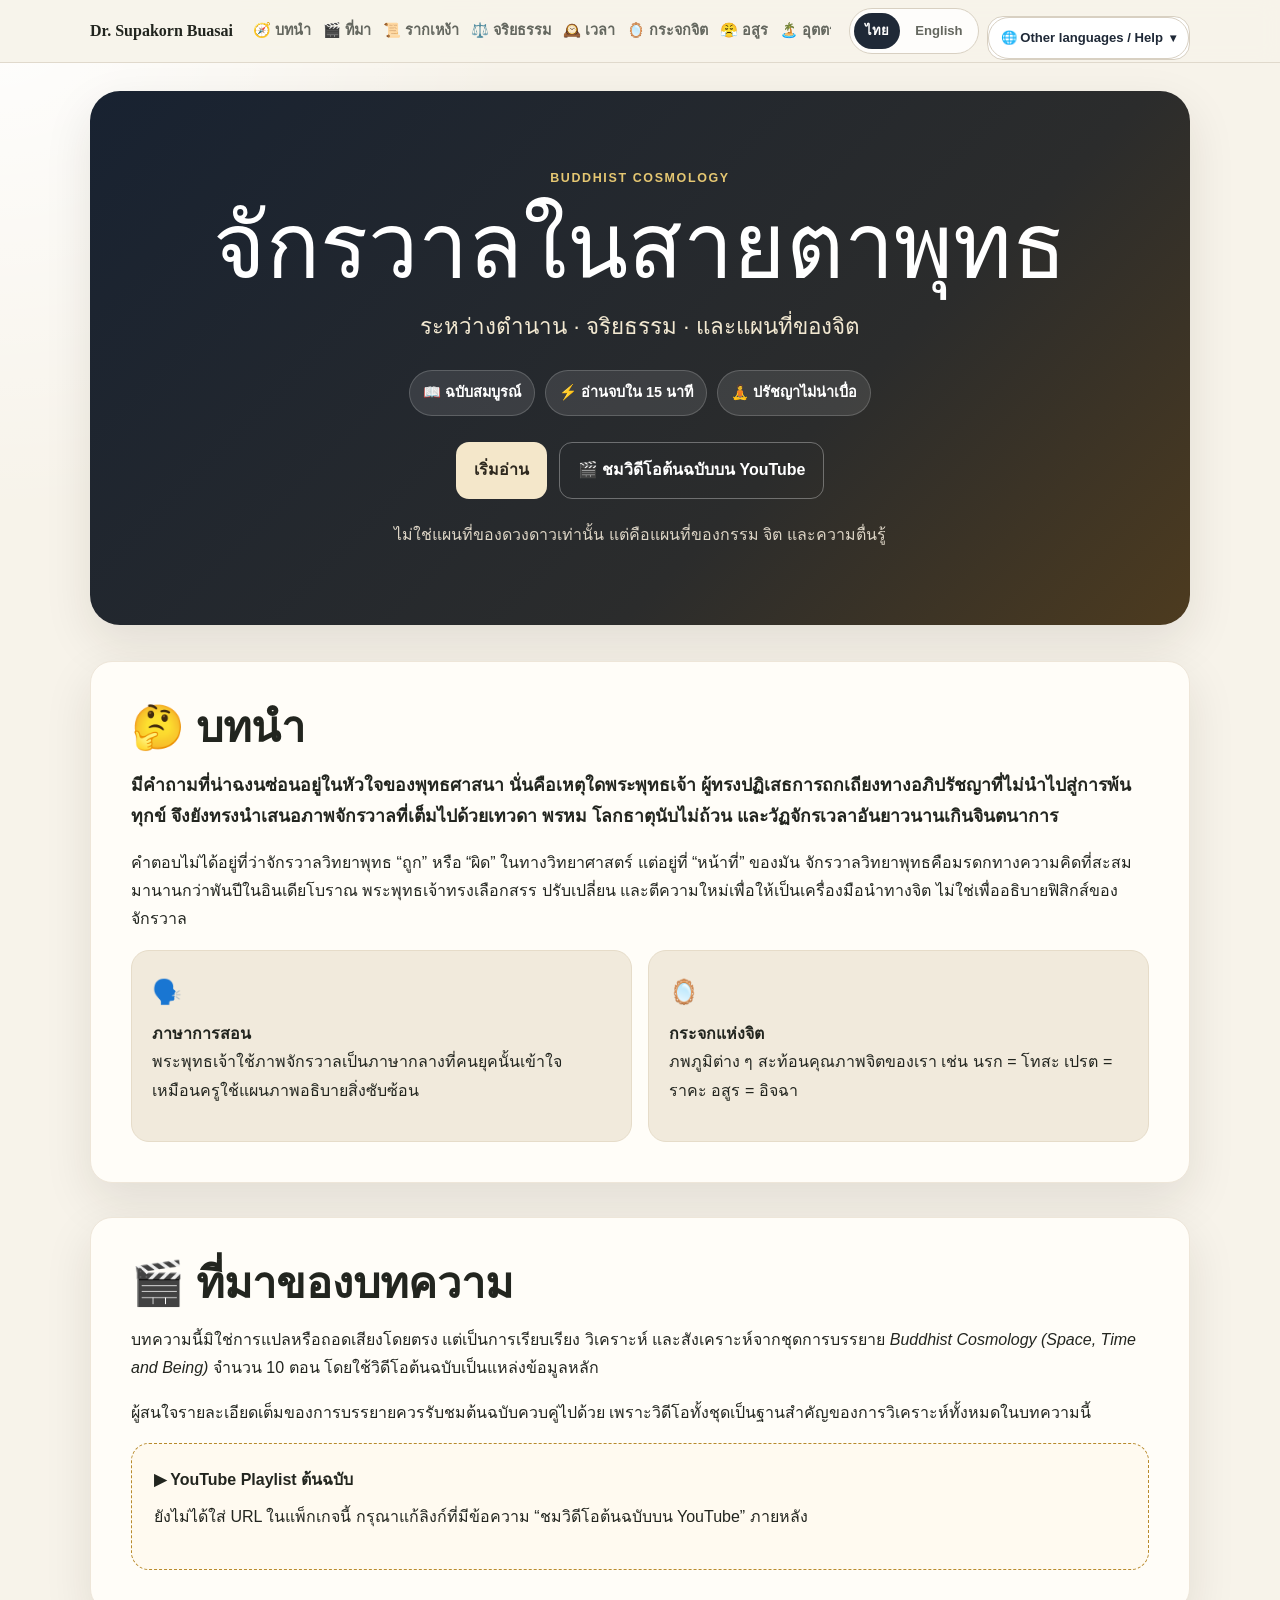
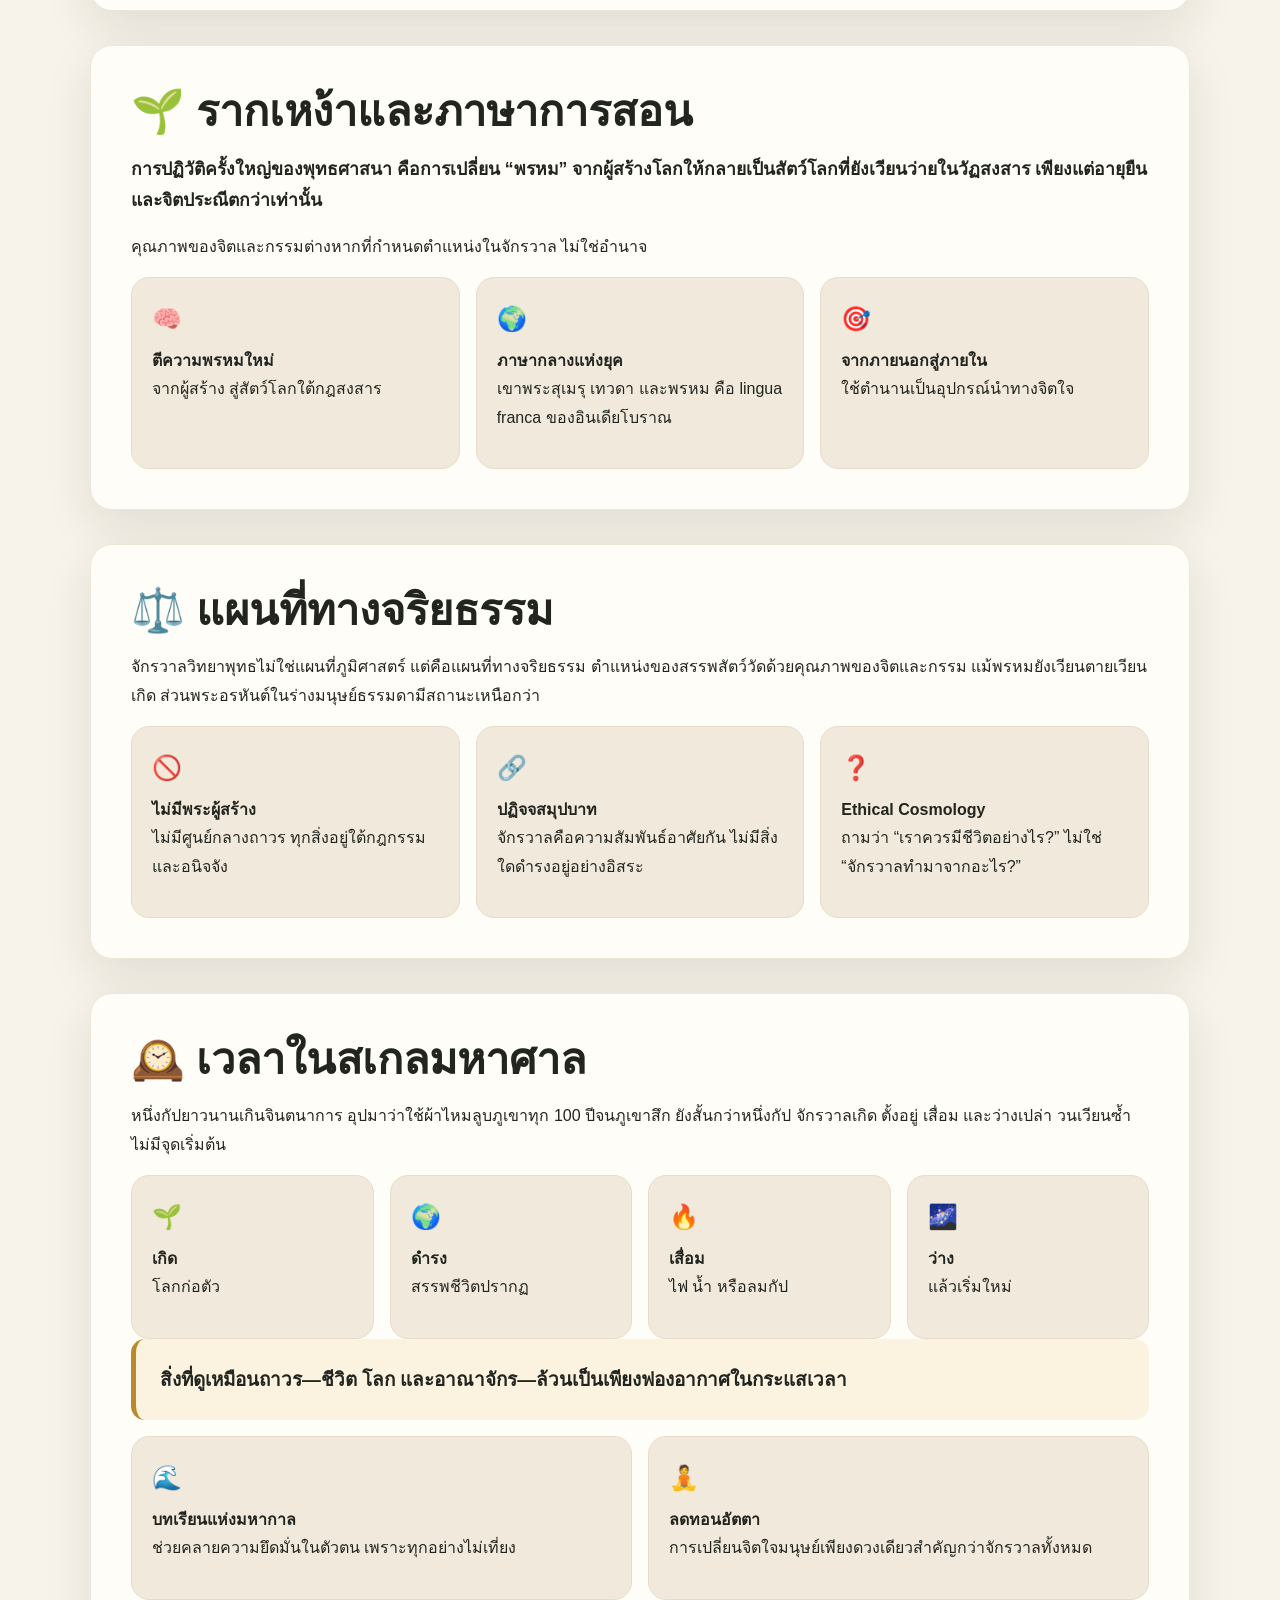
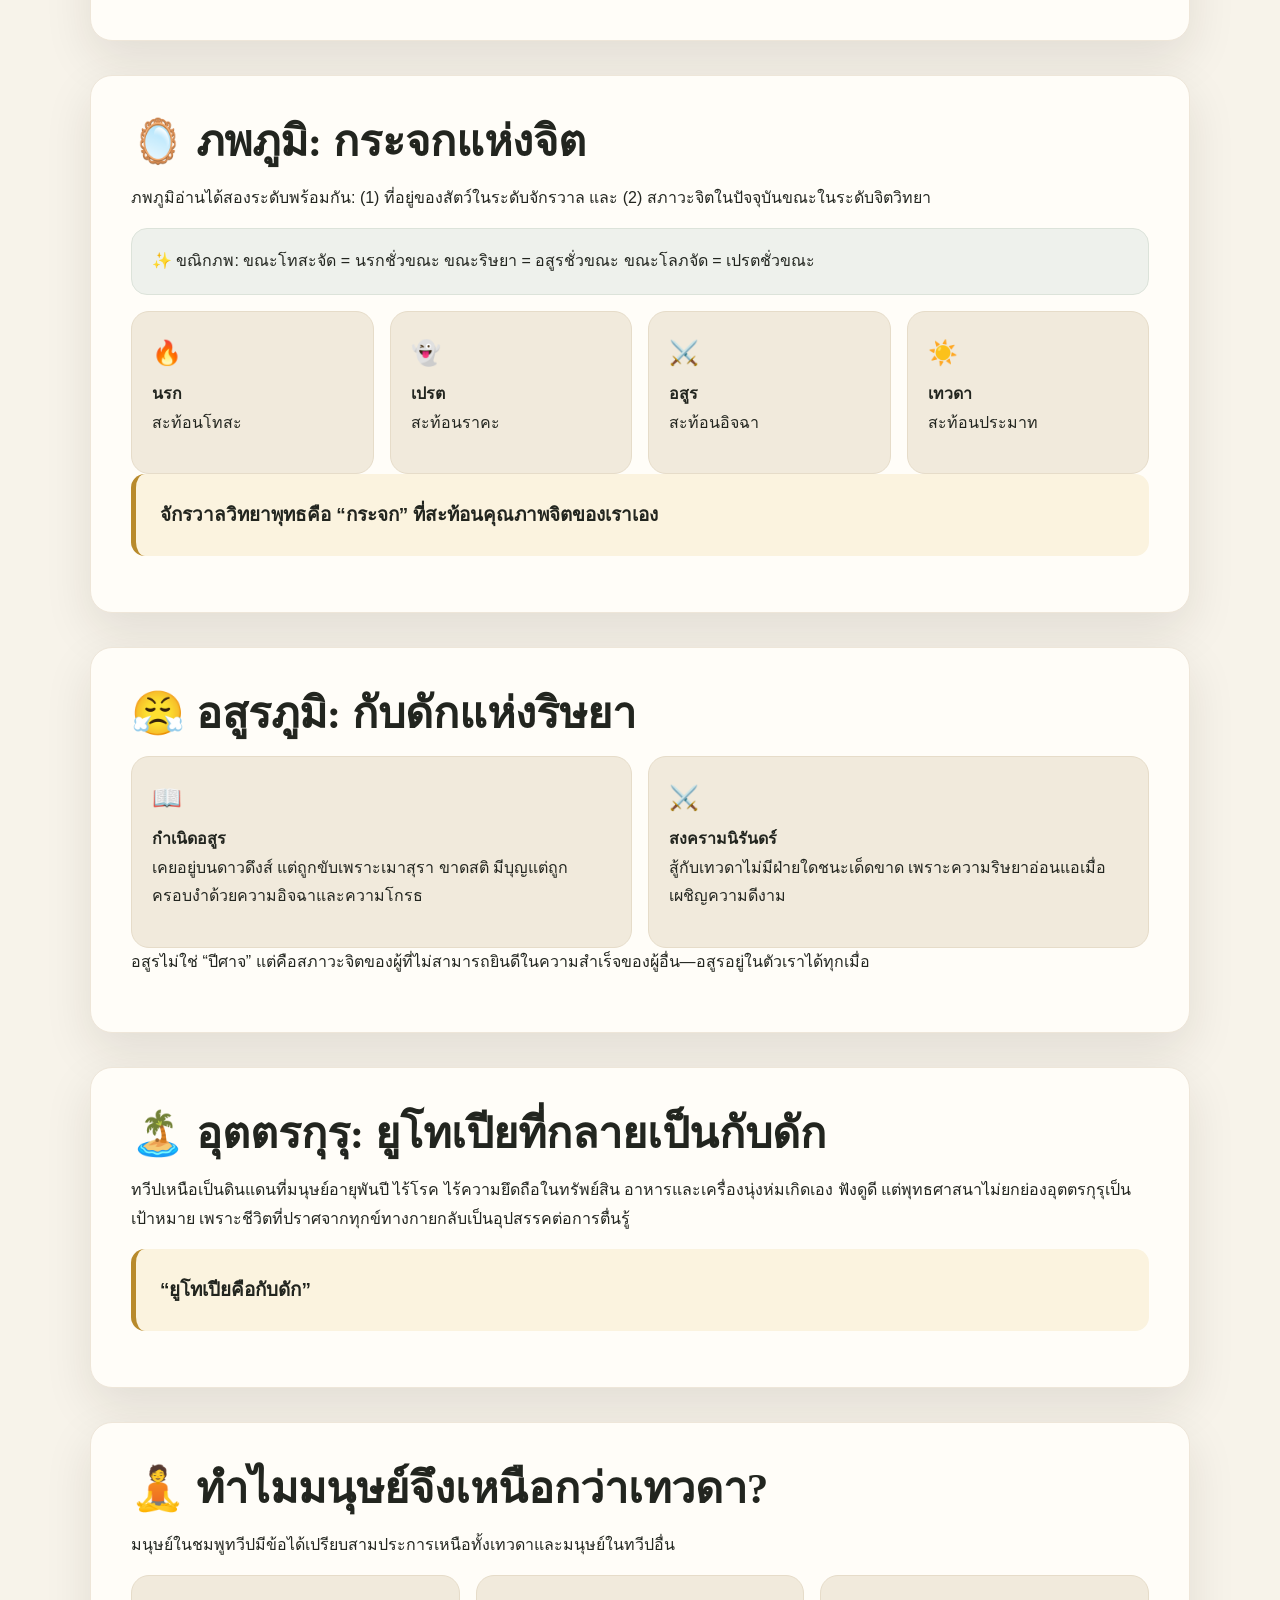
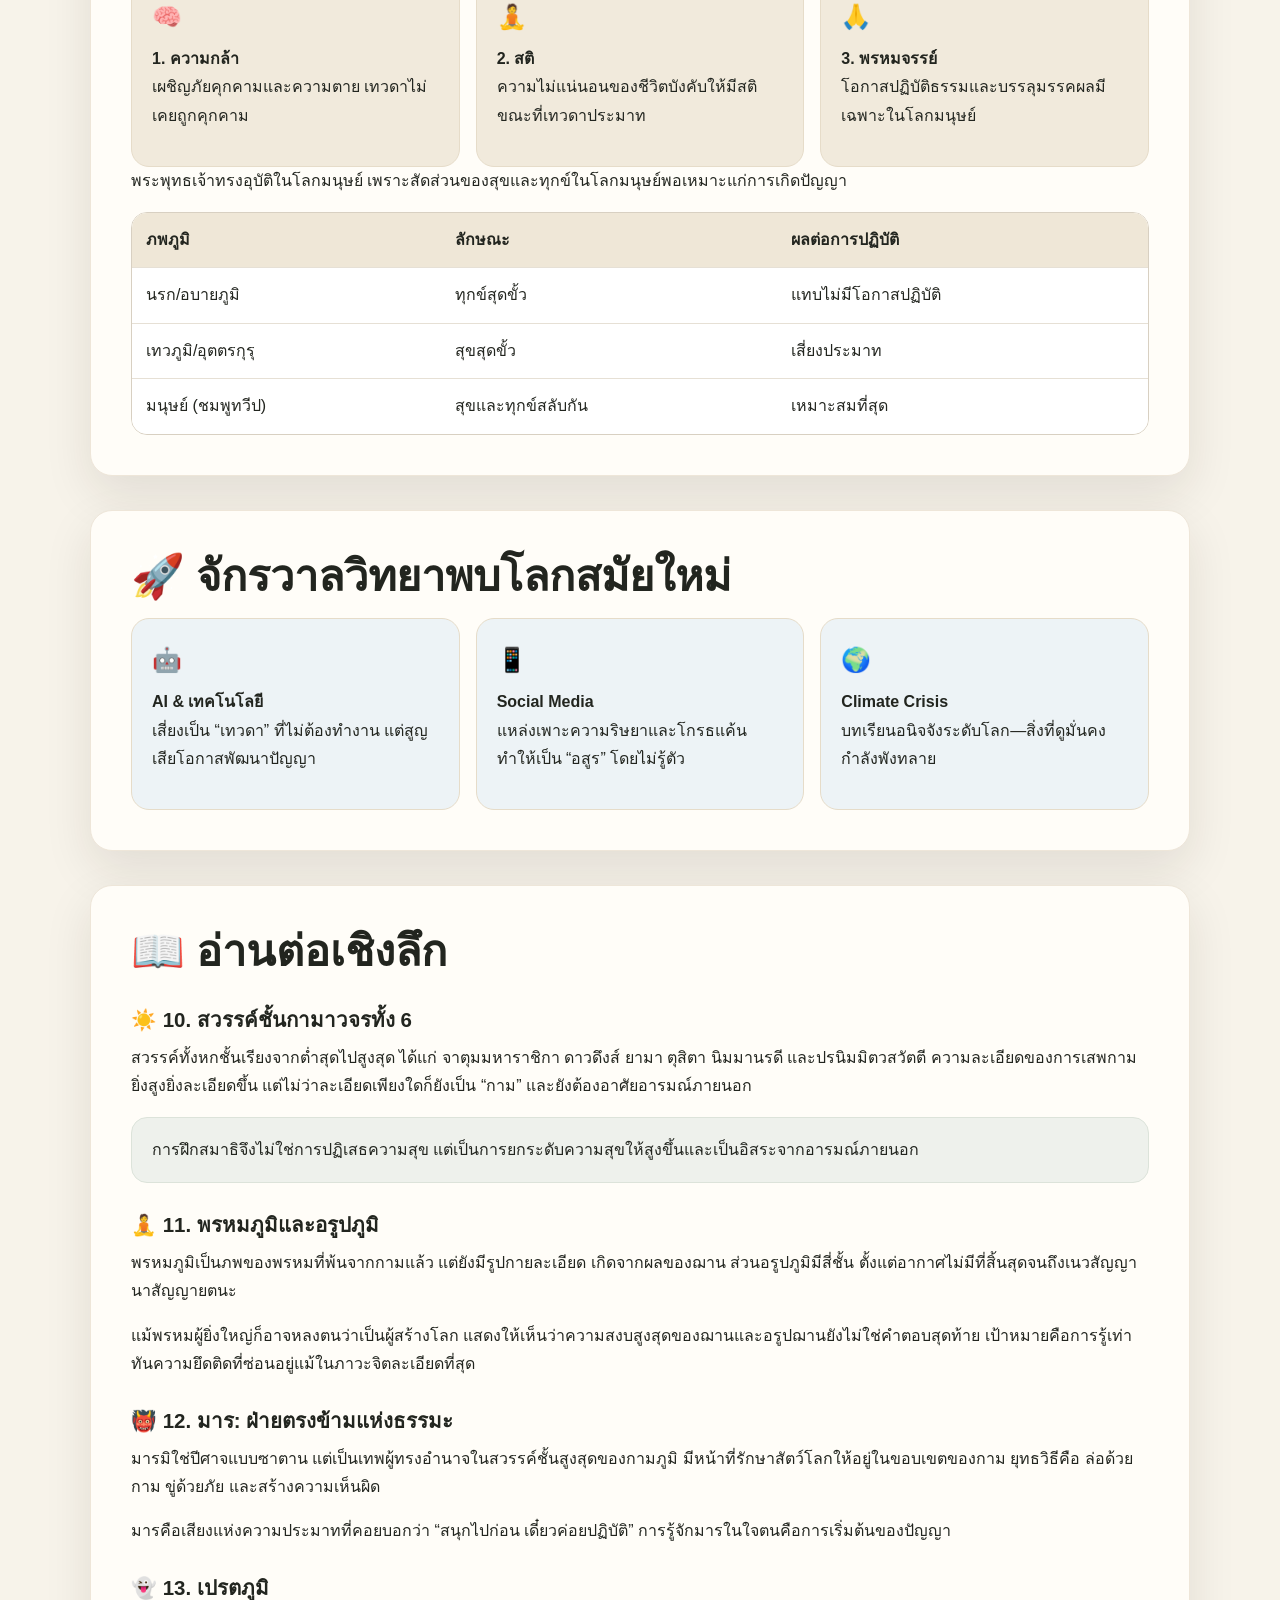
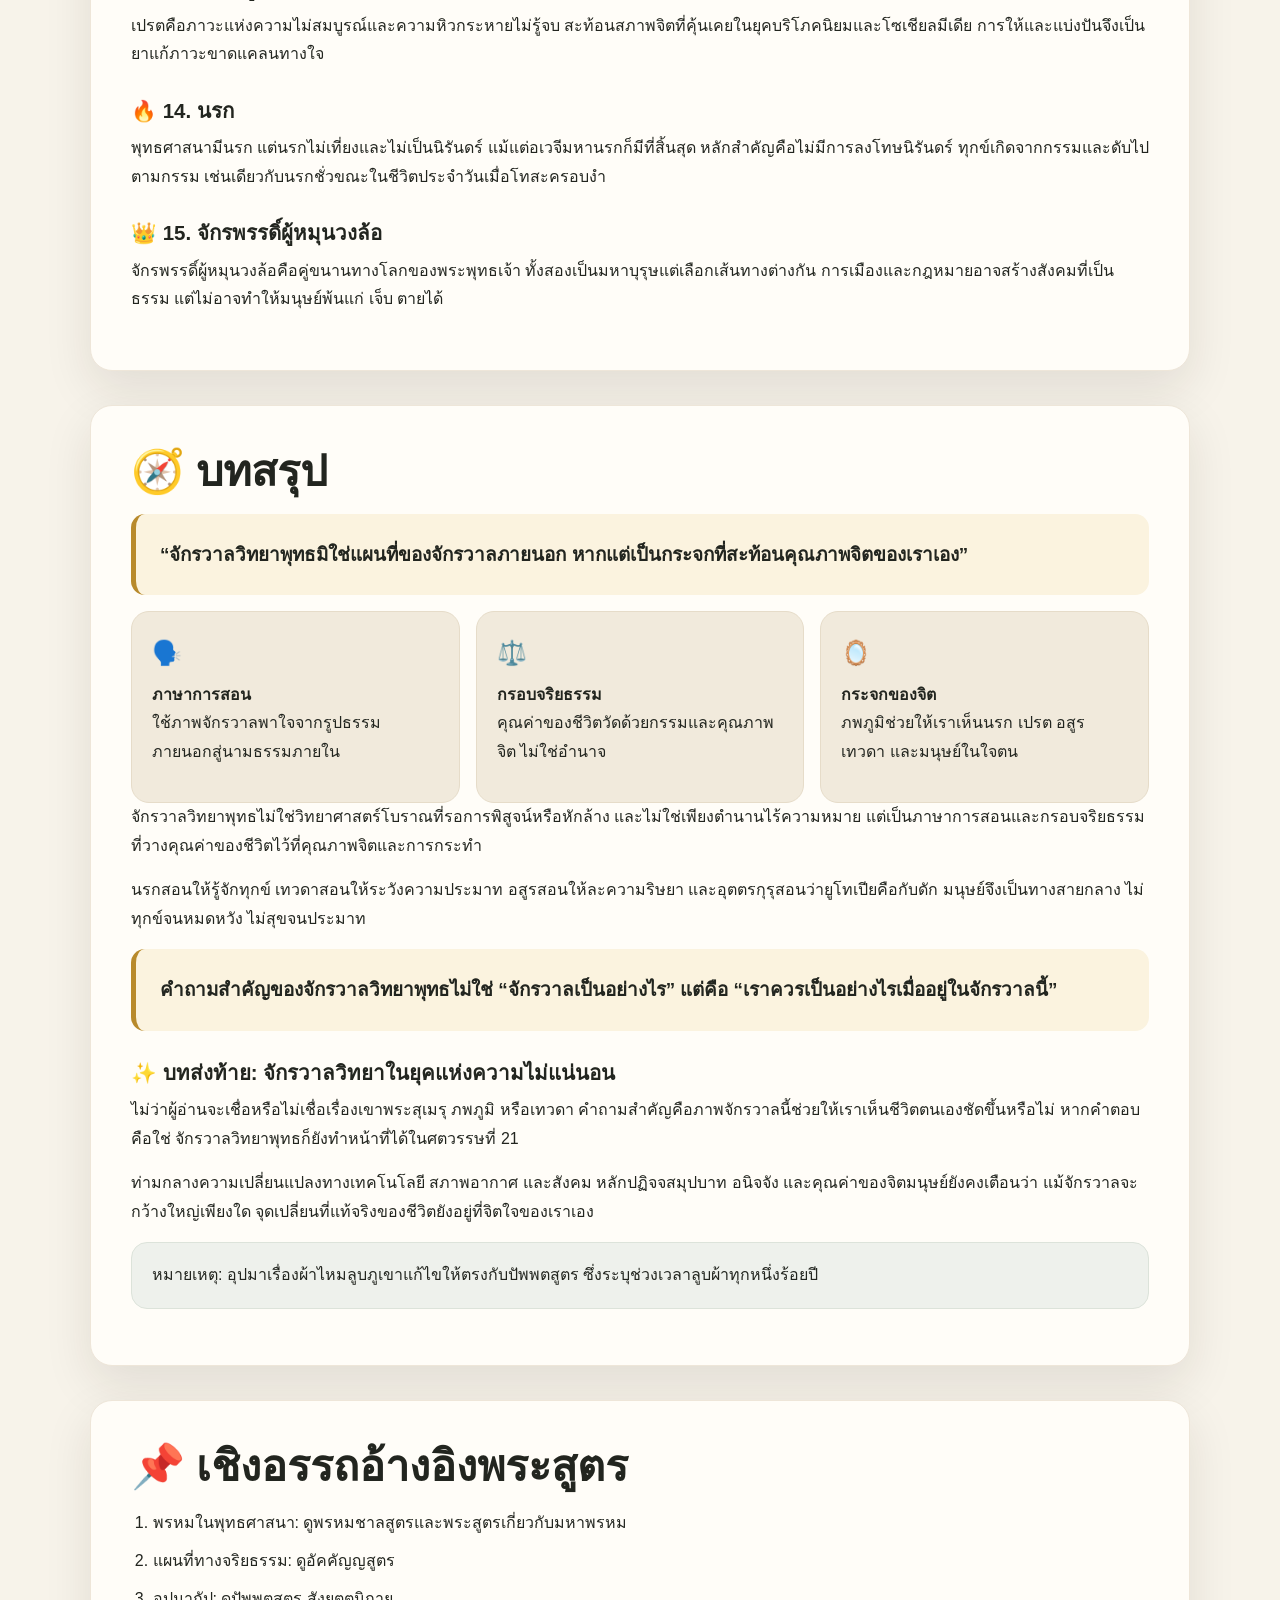
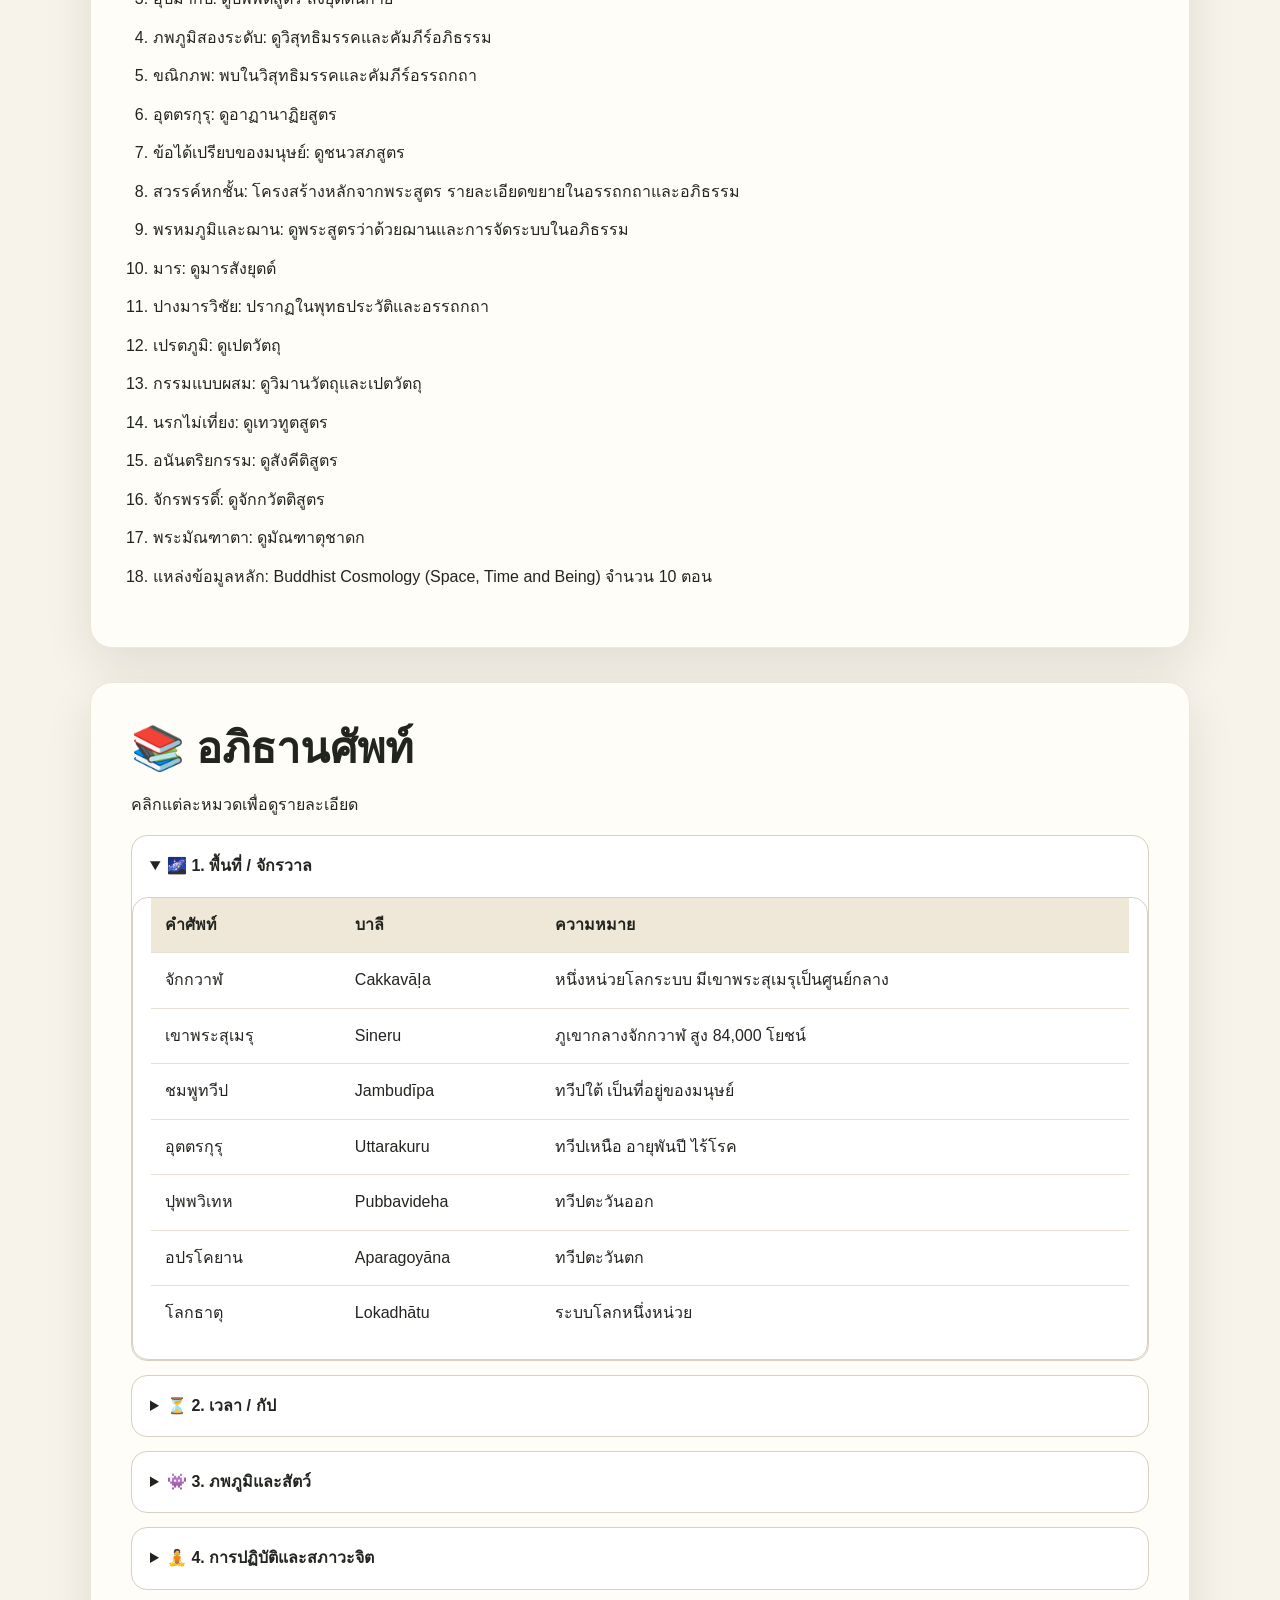
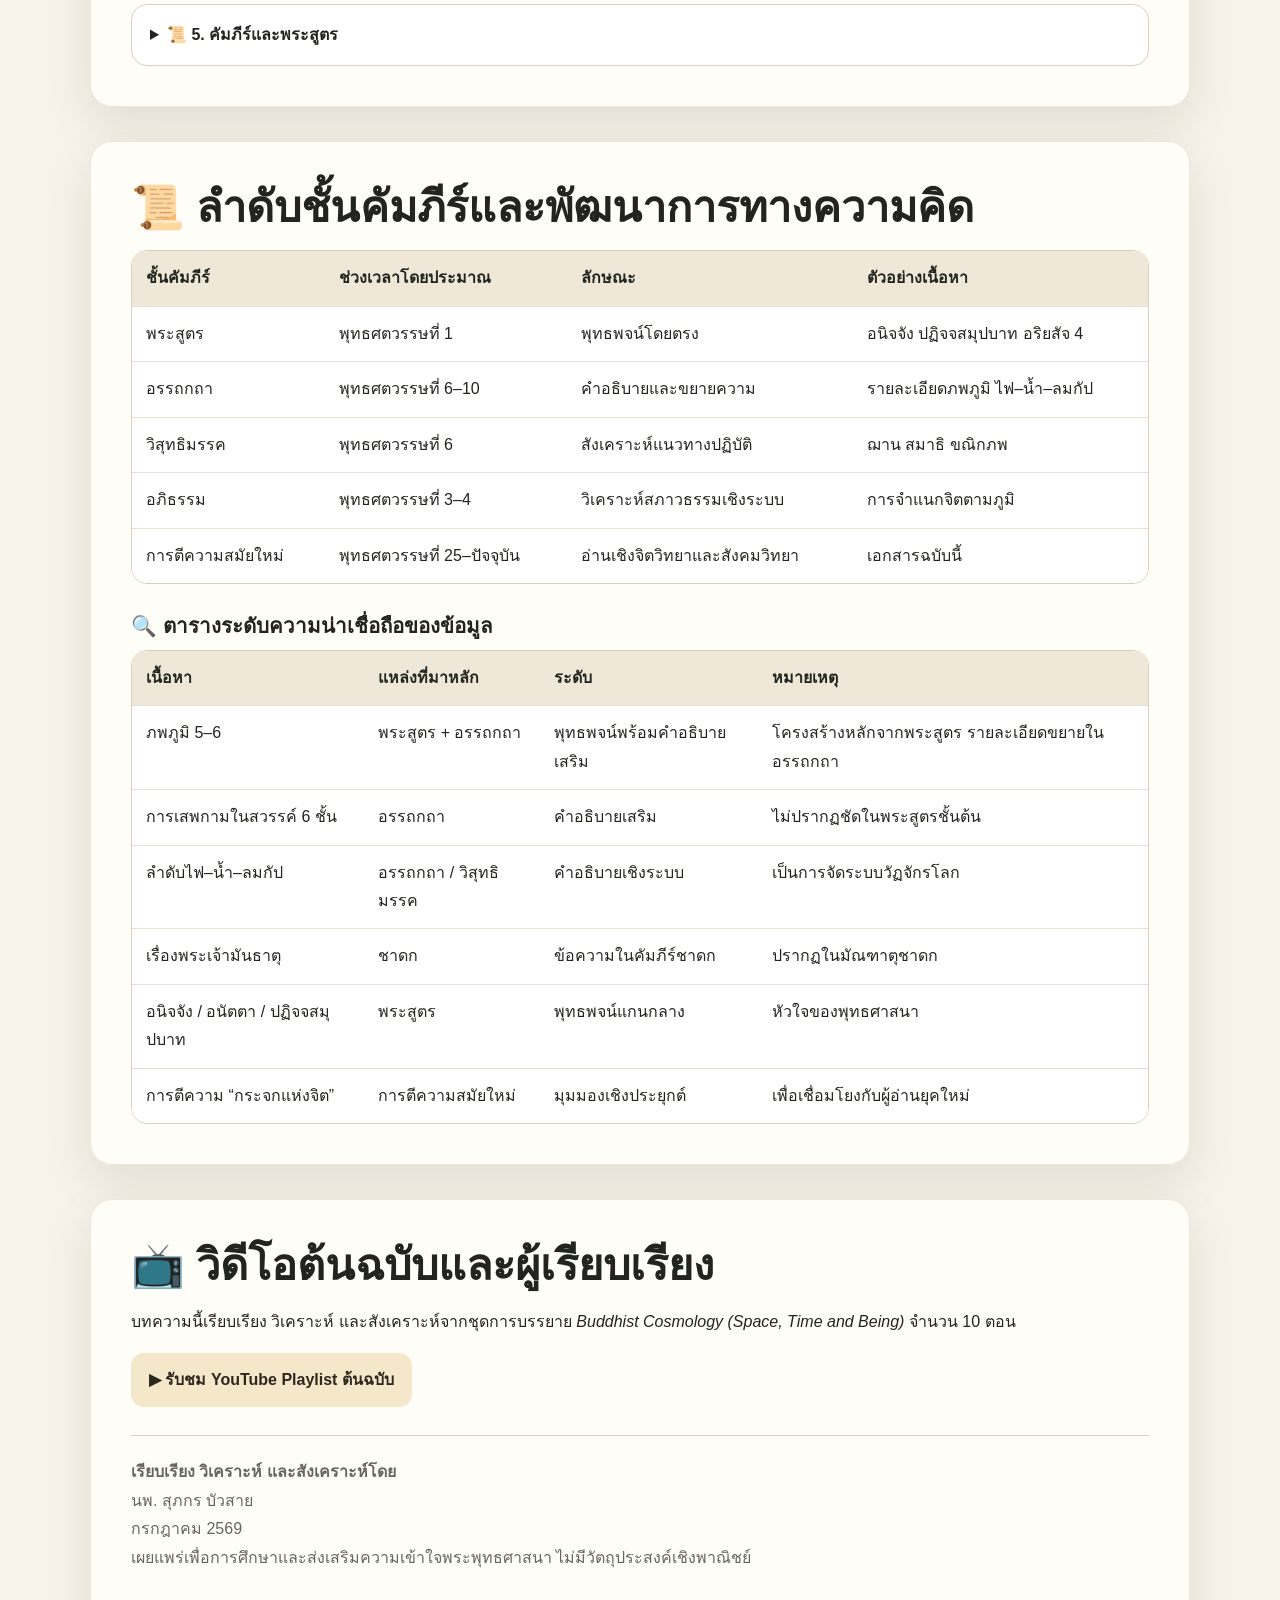
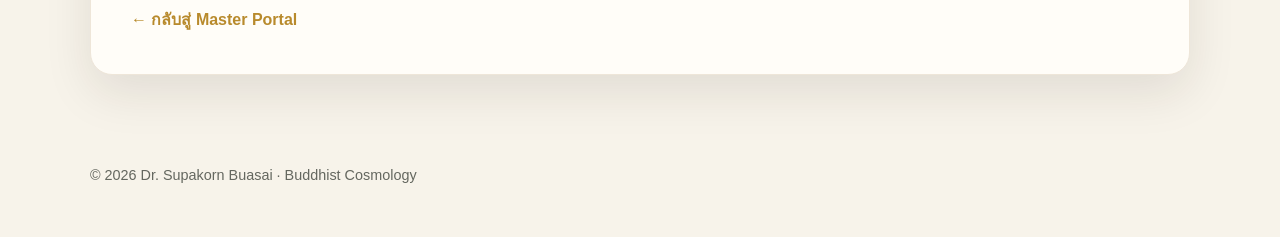
==== commit f6e56136: "Update index.html" ====
--- a/index.html
+++ b/index.html
@@ -137,6 +137,7 @@
       .hero-actions .btn{width:100%}
     }
   </style>
+  <link rel="stylesheet" href="language-tools.css">
 </head>
 <body>
   <div class="topbar">
@@ -177,6 +178,7 @@
       </div>
 
       <p class="hero-note">ไม่ใช่แผนที่ของดวงดาวเท่านั้น แต่คือแผนที่ของกรรม จิต และความตื่นรู้</p>
+      <link rel="stylesheet" href="language-tools.css">
     </header>
 
     <main>
@@ -500,5 +502,7 @@
       © 2026 Dr. Supakorn Buasai · Buddhist Cosmology
     </footer>
   </div>
+  <script src="language-tools.js"></script>
+  <script src="language-tools.js"></script>
 </body>
 </html>
--- a/language-tools.css
+++ b/language-tools.css
@@ -0,0 +1,223 @@
+
+/* Buddhist Cosmology language controls */
+.language-tools{
+  margin-left:auto;
+  display:flex;
+  align-items:center;
+  gap:8px;
+  padding-left:12px;
+}
+.language-switch{
+  display:inline-flex;
+  align-items:center;
+  gap:4px;
+  padding:4px;
+  border:1px solid var(--line);
+  border-radius:999px;
+  background:rgba(255,255,255,.78);
+}
+.language-switch a{
+  display:inline-flex;
+  align-items:center;
+  justify-content:center;
+  min-height:32px;
+  padding:6px 11px;
+  border-radius:999px;
+  color:var(--muted);
+  font-size:.82rem;
+  font-weight:850;
+  text-decoration:none;
+}
+.language-switch a:hover,
+.language-switch a:focus-visible{
+  color:var(--navy);
+  outline:none;
+}
+.language-switch a[aria-current="true"]{
+  background:var(--navy);
+  color:#fff;
+}
+.language-help{
+  position:relative;
+}
+.language-help summary{
+  display:inline-flex;
+  align-items:center;
+  gap:7px;
+  min-height:40px;
+  padding:8px 12px;
+  border:1px solid var(--line);
+  border-radius:999px;
+  background:rgba(255,255,255,.78);
+  color:var(--navy);
+  font-size:.82rem;
+  font-weight:850;
+  cursor:pointer;
+  list-style:none;
+  user-select:none;
+}
+.language-help summary::-webkit-details-marker{display:none}
+.language-help summary::after{content:"▾";font-size:.72rem}
+.language-help[open] summary::after{content:"▴"}
+.language-panel{
+  position:absolute;
+  top:calc(100% + 10px);
+  right:0;
+  width:min(390px,calc(100vw - 32px));
+  padding:20px;
+  border:1px solid rgba(255,255,255,.96);
+  border-radius:18px;
+  background:rgba(255,253,248,.99);
+  color:var(--text);
+  box-shadow:0 18px 48px rgba(39,34,24,.20);
+  white-space:normal;
+}
+.language-panel h2{
+  margin:0 0 8px;
+  font-family:inherit;
+  font-size:1.04rem;
+  font-weight:850;
+  line-height:1.35;
+}
+.language-panel p{
+  margin:0 0 12px;
+  color:var(--muted);
+  font-size:.82rem;
+  line-height:1.58;
+}
+.browser-list{
+  display:grid;
+  gap:9px;
+  margin:0;
+  padding:0;
+  list-style:none;
+}
+.browser-list li{
+  padding:11px 12px;
+  border:1px solid var(--line);
+  border-radius:12px;
+  background:#fff;
+  font-size:.80rem;
+  line-height:1.5;
+}
+.browser-list strong{
+  display:block;
+  margin-bottom:2px;
+  color:var(--navy);
+  font-size:.85rem;
+}
+.copy-row{
+  display:flex;
+  gap:8px;
+  margin-top:12px;
+}
+.page-url{
+  min-width:0;
+  flex:1;
+  height:42px;
+  padding:9px 11px;
+  border:1px solid var(--line);
+  border-radius:10px;
+  background:#fff;
+  color:var(--muted);
+  font-size:.76rem;
+}
+.copy-button{
+  min-width:92px;
+  height:42px;
+  padding:9px 12px;
+  border:0;
+  border-radius:10px;
+  background:var(--navy);
+  color:#fff;
+  font-size:.80rem;
+  font-weight:850;
+  cursor:pointer;
+}
+.copy-status{
+  min-height:1.3em;
+  margin:7px 0 0!important;
+  color:var(--navy)!important;
+  font-size:.76rem!important;
+  font-weight:750;
+}
+.translation-note{
+  margin-top:12px!important;
+  padding-top:12px;
+  border-top:1px solid var(--line);
+  font-size:.76rem!important;
+}
+@media(max-width:900px){
+  .topbar-inner{overflow:visible;flex-wrap:wrap;padding:8px 0}
+  .nav{overflow-x:auto;max-width:100%;order:3}
+  .language-tools{margin-left:0}
+}
+@media(max-width:620px){
+  .language-tools{width:100%;justify-content:flex-start;padding-left:0}
+  .language-panel{right:auto;left:0}
+  .copy-row{flex-direction:column}
+  .copy-button{width:100%}
+}
+
+
+/* Keep language controls visible while only the table-of-contents nav scrolls */
+.topbar-inner{
+  overflow:visible !important;
+  white-space:nowrap;
+}
+
+.topbar-inner .nav{
+  flex:1 1 auto;
+  min-width:0;
+  overflow-x:auto;
+  overflow-y:hidden;
+  padding:8px 2px;
+  scrollbar-width:thin;
+  -webkit-overflow-scrolling:touch;
+}
+
+.language-tools{
+  flex:0 0 auto;
+  margin-left:0;
+  padding-left:0;
+  position:relative;
+  z-index:40;
+}
+
+@media(max-width:900px){
+  .topbar-inner{
+    flex-wrap:nowrap;
+    padding:0;
+  }
+
+  .topbar-inner .nav{
+    order:initial;
+    max-width:none;
+  }
+
+  .language-tools{
+    width:auto;
+    justify-content:flex-end;
+  }
+}
+
+@media(max-width:700px){
+  .topbar-inner{
+    flex-wrap:wrap;
+    row-gap:6px;
+    padding:7px 0;
+  }
+
+  .language-tools{
+    order:1;
+    width:100%;
+    justify-content:flex-start;
+  }
+
+  .topbar-inner .nav{
+    order:2;
+    width:100%;
+    flex-basis:100%;
+    padding:4px 0 2px;
+  }
+}
--- a/language-tools.css
+++ b/language-tools.css
@@ -0,0 +1,223 @@
+
+/* Buddhist Cosmology language controls */
+.language-tools{
+  margin-left:auto;
+  display:flex;
+  align-items:center;
+  gap:8px;
+  padding-left:12px;
+}
+.language-switch{
+  display:inline-flex;
+  align-items:center;
+  gap:4px;
+  padding:4px;
+  border:1px solid var(--line);
+  border-radius:999px;
+  background:rgba(255,255,255,.78);
+}
+.language-switch a{
+  display:inline-flex;
+  align-items:center;
+  justify-content:center;
+  min-height:32px;
+  padding:6px 11px;
+  border-radius:999px;
+  color:var(--muted);
+  font-size:.82rem;
+  font-weight:850;
+  text-decoration:none;
+}
+.language-switch a:hover,
+.language-switch a:focus-visible{
+  color:var(--navy);
+  outline:none;
+}
+.language-switch a[aria-current="true"]{
+  background:var(--navy);
+  color:#fff;
+}
+.language-help{
+  position:relative;
+}
+.language-help summary{
+  display:inline-flex;
+  align-items:center;
+  gap:7px;
+  min-height:40px;
+  padding:8px 12px;
+  border:1px solid var(--line);
+  border-radius:999px;
+  background:rgba(255,255,255,.78);
+  color:var(--navy);
+  font-size:.82rem;
+  font-weight:850;
+  cursor:pointer;
+  list-style:none;
+  user-select:none;
+}
+.language-help summary::-webkit-details-marker{display:none}
+.language-help summary::after{content:"▾";font-size:.72rem}
+.language-help[open] summary::after{content:"▴"}
+.language-panel{
+  position:absolute;
+  top:calc(100% + 10px);
+  right:0;
+  width:min(390px,calc(100vw - 32px));
+  padding:20px;
+  border:1px solid rgba(255,255,255,.96);
+  border-radius:18px;
+  background:rgba(255,253,248,.99);
+  color:var(--text);
+  box-shadow:0 18px 48px rgba(39,34,24,.20);
+  white-space:normal;
+}
+.language-panel h2{
+  margin:0 0 8px;
+  font-family:inherit;
+  font-size:1.04rem;
+  font-weight:850;
+  line-height:1.35;
+}
+.language-panel p{
+  margin:0 0 12px;
+  color:var(--muted);
+  font-size:.82rem;
+  line-height:1.58;
+}
+.browser-list{
+  display:grid;
+  gap:9px;
+  margin:0;
+  padding:0;
+  list-style:none;
+}
+.browser-list li{
+  padding:11px 12px;
+  border:1px solid var(--line);
+  border-radius:12px;
+  background:#fff;
+  font-size:.80rem;
+  line-height:1.5;
+}
+.browser-list strong{
+  display:block;
+  margin-bottom:2px;
+  color:var(--navy);
+  font-size:.85rem;
+}
+.copy-row{
+  display:flex;
+  gap:8px;
+  margin-top:12px;
+}
+.page-url{
+  min-width:0;
+  flex:1;
+  height:42px;
+  padding:9px 11px;
+  border:1px solid var(--line);
+  border-radius:10px;
+  background:#fff;
+  color:var(--muted);
+  font-size:.76rem;
+}
+.copy-button{
+  min-width:92px;
+  height:42px;
+  padding:9px 12px;
+  border:0;
+  border-radius:10px;
+  background:var(--navy);
+  color:#fff;
+  font-size:.80rem;
+  font-weight:850;
+  cursor:pointer;
+}
+.copy-status{
+  min-height:1.3em;
+  margin:7px 0 0!important;
+  color:var(--navy)!important;
+  font-size:.76rem!important;
+  font-weight:750;
+}
+.translation-note{
+  margin-top:12px!important;
+  padding-top:12px;
+  border-top:1px solid var(--line);
+  font-size:.76rem!important;
+}
+@media(max-width:900px){
+  .topbar-inner{overflow:visible;flex-wrap:wrap;padding:8px 0}
+  .nav{overflow-x:auto;max-width:100%;order:3}
+  .language-tools{margin-left:0}
+}
+@media(max-width:620px){
+  .language-tools{width:100%;justify-content:flex-start;padding-left:0}
+  .language-panel{right:auto;left:0}
+  .copy-row{flex-direction:column}
+  .copy-button{width:100%}
+}
+
+
+/* Keep language controls visible while only the table-of-contents nav scrolls */
+.topbar-inner{
+  overflow:visible !important;
+  white-space:nowrap;
+}
+
+.topbar-inner .nav{
+  flex:1 1 auto;
+  min-width:0;
+  overflow-x:auto;
+  overflow-y:hidden;
+  padding:8px 2px;
+  scrollbar-width:thin;
+  -webkit-overflow-scrolling:touch;
+}
+
+.language-tools{
+  flex:0 0 auto;
+  margin-left:0;
+  padding-left:0;
+  position:relative;
+  z-index:40;
+}
+
+@media(max-width:900px){
+  .topbar-inner{
+    flex-wrap:nowrap;
+    padding:0;
+  }
+
+  .topbar-inner .nav{
+    order:initial;
+    max-width:none;
+  }
+
+  .language-tools{
+    width:auto;
+    justify-content:flex-end;
+  }
+}
+
+@media(max-width:700px){
+  .topbar-inner{
+    flex-wrap:wrap;
+    row-gap:6px;
+    padding:7px 0;
+  }
+
+  .language-tools{
+    order:1;
+    width:100%;
+    justify-content:flex-start;
+  }
+
+  .topbar-inner .nav{
+    order:2;
+    width:100%;
+    flex-basis:100%;
+    padding:4px 0 2px;
+  }
+}
